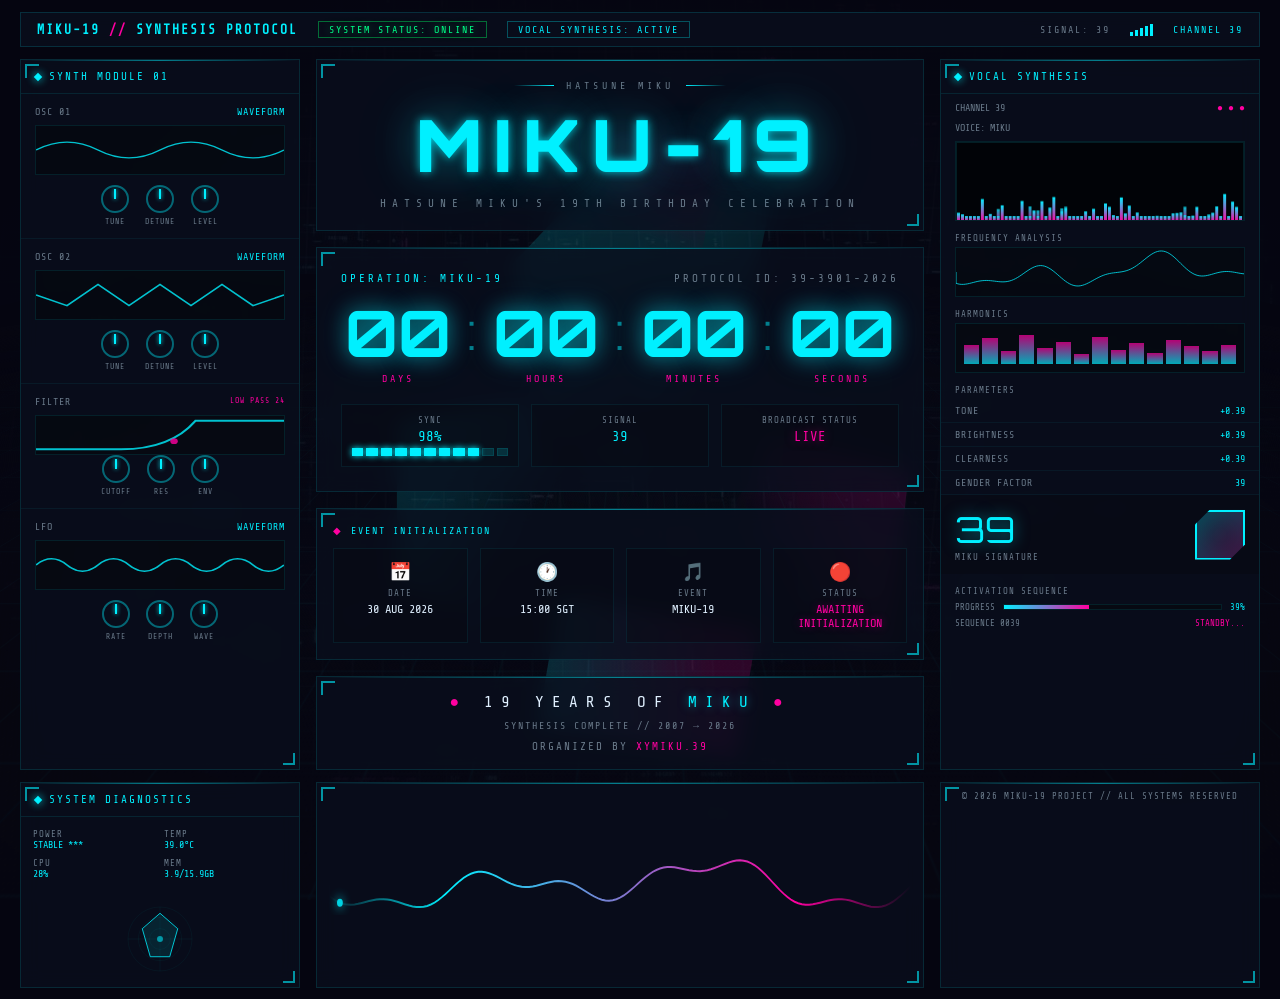
==== index.html @ e9311d9d "Make layout mobile-first and replace Miku imagery with angular shapes Reorder content so the hero ti" ====
<!DOCTYPE html>
<html lang="en">
<head>
    <meta charset="UTF-8">
    <meta name="viewport" content="width=device-width, initial-scale=1.0">
    <title>MIKU-19 // SYNTHESIS PROTOCOL</title>
    <link rel="preconnect" href="https://fonts.googleapis.com">
    <link href="https://fonts.googleapis.com/css2?family=Share+Tech+Mono&family=Orbitron:wght@400;700;900&family=Rajdhani:wght@300;500;700&display=swap" rel="stylesheet">
    <style>
        :root {
            --cyan: #00f0ff;
            --cyan-dim: #39c5bb;
            --magenta: #ff00a0;
            --magenta-dim: #ff69b4;
            --bg-dark: #050510;
            --bg-panel: rgba(10, 15, 30, 0.75);
            --border-glow: rgba(0, 240, 255, 0.3);
            --text-primary: #e0f0ff;
            --text-dim: #6a7a8a;
        }

        * {
            margin: 0;
            padding: 0;
            box-sizing: border-box;
        }

        body {
            background: var(--bg-dark);
            color: var(--text-primary);
            font-family: 'Share Tech Mono', monospace;
            overflow-x: hidden;
            min-height: 100vh;
            position: relative;
        }

        /* ===== SCROLLING BACKGROUND ===== */
        .bg-container {
            position: fixed;
            top: 0;
            left: 0;
            width: 100%;
            height: 100%;
            z-index: 0;
            overflow: hidden;
        }

        .bg-texture {
            position: absolute;
            inset: 0;
            background-image: url('assets/grid-texture-tile.jpg');
            background-repeat: repeat;
            background-size: 900px 700px;
            background-position: 0 0;
            opacity: 0.3;
            mix-blend-mode: screen;
            animation: textureScroll 70s linear infinite;
        }

        .bg-texture::before {
            content: '';
            position: absolute;
            inset: 0;
            background: radial-gradient(ellipse at center, transparent 0%, var(--bg-dark) 80%);
        }

        @keyframes textureScroll {
            from { background-position: 0 0; }
            to { background-position: -900px -700px; }
        }

        .bg-grid {
            position: absolute;
            width: 200%;
            height: 200%;
            top: -50%;
            left: -50%;
            background-image:
                linear-gradient(rgba(0, 240, 255, 0.03) 1px, transparent 1px),
                linear-gradient(90deg, rgba(0, 240, 255, 0.03) 1px, transparent 1px);
            background-size: 50px 50px;
            animation: gridScroll 60s linear infinite;
            transform: perspective(500px) rotateX(60deg);
        }

        .bg-grid::before {
            content: '';
            position: absolute;
            inset: 0;
            background: radial-gradient(ellipse at center, transparent 0%, var(--bg-dark) 70%);
        }

        @keyframes gridScroll {
            0% { transform: perspective(500px) rotateX(60deg) translateY(0); }
            100% { transform: perspective(500px) rotateX(60deg) translateY(50px); }
        }

        .bg-particles {
            position: absolute;
            width: 100%;
            height: 100%;
        }

        .particle {
            position: absolute;
            width: 2px;
            height: 2px;
            background: var(--cyan);
            border-radius: 50%;
            opacity: 0;
            animation: particleFloat 8s ease-in-out infinite;
            box-shadow: 0 0 6px var(--cyan);
        }

        @keyframes particleFloat {
            0%, 100% { opacity: 0; transform: translateY(100vh) scale(0); }
            10% { opacity: 1; }
            90% { opacity: 1; }
            100% { transform: translateY(-10vh) scale(1); }
        }

        .angular-deco {
            position: absolute;
            top: 50%;
            left: 50%;
            width: 640px;
            height: 640px;
            transform: translate(-50%, -50%);
            opacity: 0.16;
            pointer-events: none;
            mix-blend-mode: screen;
            animation: silhouettePulse 4s ease-in-out infinite;
        }

        .angular-deco .shard {
            position: absolute;
            filter: drop-shadow(0 0 24px var(--cyan));
        }

        .angular-deco .shard.magenta { filter: drop-shadow(0 0 24px var(--magenta)); }

        .angular-deco .shard:nth-child(1) {
            top: 6%; left: 30%; width: 260px; height: 320px;
            background: linear-gradient(160deg, var(--cyan), transparent 70%);
            clip-path: polygon(35% 0%, 100% 8%, 78% 100%, 10% 85%, 0% 30%);
        }
        .angular-deco .shard:nth-child(2) {
            top: 0%; left: 42%; width: 130px; height: 140px;
            background: linear-gradient(200deg, var(--magenta), transparent 70%);
            clip-path: polygon(20% 0%, 100% 15%, 85% 100%, 0% 80%);
        }
        .angular-deco .shard:nth-child(3) {
            top: 42%; left: 12%; width: 180px; height: 220px;
            background: linear-gradient(120deg, var(--cyan), transparent 65%);
            clip-path: polygon(0% 10%, 70% 0%, 100% 60%, 55% 100%, 0% 85%);
        }
        .angular-deco .shard:nth-child(4) {
            top: 48%; right: 8%; width: 190px; height: 230px;
            background: linear-gradient(240deg, var(--magenta), transparent 65%);
            clip-path: polygon(30% 0%, 100% 15%, 90% 90%, 20% 100%, 0% 40%);
        }
        .angular-deco .shard:nth-child(5) {
            bottom: 2%; left: 34%; width: 220px; height: 160px;
            background: linear-gradient(90deg, var(--cyan), var(--magenta) 80%);
            clip-path: polygon(10% 0%, 100% 20%, 90% 100%, 0% 80%);
        }

        @keyframes silhouettePulse {
            0%, 100% { opacity: 0.13; }
            50% { opacity: 0.22; }
        }

        /* ===== MAIN LAYOUT ===== */
        .main-container {
            position: relative;
            z-index: 1;
            min-height: 100vh;
            display: flex;
            flex-direction: column;
            padding: 12px 20px;
            gap: 12px;
        }

        /* ===== TOP BAR ===== */
        .top-bar {
            display: flex;
            align-items: center;
            justify-content: space-between;
            padding: 8px 16px;
            background: var(--bg-panel);
            border: 1px solid rgba(0, 240, 255, 0.15);
            backdrop-filter: blur(10px);
            font-size: 11px;
            letter-spacing: 2px;
        }

        .top-bar-left {
            display: flex;
            align-items: center;
            gap: 20px;
        }

        .brand {
            color: var(--cyan);
            font-weight: bold;
            font-size: 13px;
        }

        .brand span {
            color: var(--magenta);
        }

        .status-pill {
            padding: 2px 10px;
            border: 1px solid rgba(0, 240, 255, 0.3);
            color: var(--cyan);
            font-size: 10px;
        }

        .status-pill.online {
            border-color: rgba(0, 255, 100, 0.4);
            color: #00ff88;
            text-shadow: 0 0 8px rgba(0, 255, 100, 0.5);
        }

        .top-bar-right {
            display: flex;
            align-items: center;
            gap: 20px;
        }

        .signal-bar {
            display: flex;
            gap: 2px;
            align-items: flex-end;
            height: 12px;
        }

        .signal-bar div {
            width: 3px;
            background: var(--cyan);
            animation: signalPulse 1s ease-in-out infinite alternate;
        }

        .signal-bar div:nth-child(1) { height: 4px; animation-delay: 0s; }
        .signal-bar div:nth-child(2) { height: 6px; animation-delay: 0.1s; }
        .signal-bar div:nth-child(3) { height: 8px; animation-delay: 0.2s; }
        .signal-bar div:nth-child(4) { height: 10px; animation-delay: 0.3s; }
        .signal-bar div:nth-child(5) { height: 12px; animation-delay: 0.4s; }

        @keyframes signalPulse {
            0% { opacity: 0.4; }
            100% { opacity: 1; }
        }

        /* ===== CONTENT GRID ===== */
        .content-grid {
            display: grid;
            grid-template-columns: 280px 1fr 320px;
            gap: 16px;
            flex: 1;
        }

        /* ===== PANEL BASE ===== */
        .panel {
            background: var(--bg-panel);
            border: 1px solid rgba(0, 240, 255, 0.12);
            backdrop-filter: blur(10px);
            position: relative;
            overflow: hidden;
        }

        .panel::before {
            content: '';
            position: absolute;
            top: 0;
            left: 0;
            right: 0;
            height: 1px;
            background: linear-gradient(90deg, transparent, var(--cyan), transparent);
            opacity: 0.5;
        }

        .panel-header {
            padding: 10px 14px;
            font-size: 11px;
            letter-spacing: 2px;
            color: var(--cyan);
            border-bottom: 1px solid rgba(0, 240, 255, 0.1);
            display: flex;
            align-items: center;
            gap: 8px;
        }

        .panel-header::before {
            content: '';
            width: 6px;
            height: 6px;
            background: var(--cyan);
            transform: rotate(45deg);
            box-shadow: 0 0 8px var(--cyan);
        }

        /* Corner brackets */
        .panel::after {
            content: '';
            position: absolute;
            top: 4px;
            left: 4px;
            width: 12px;
            height: 12px;
            border-top: 2px solid var(--cyan);
            border-left: 2px solid var(--cyan);
            opacity: 0.6;
        }

        .panel .corner-br {
            position: absolute;
            bottom: 4px;
            right: 4px;
            width: 12px;
            height: 12px;
            border-bottom: 2px solid var(--cyan);
            border-right: 2px solid var(--cyan);
            opacity: 0.6;
        }

        /* ===== LEFT PANEL - SYNTH MODULE ===== */
        .synth-section {
            padding: 12px 14px;
            border-bottom: 1px solid rgba(0, 240, 255, 0.06);
        }

        .synth-section:last-child {
            border-bottom: none;
        }

        .synth-label {
            font-size: 10px;
            color: var(--text-dim);
            letter-spacing: 1px;
            margin-bottom: 8px;
            display: flex;
            justify-content: space-between;
        }

        .waveform-display {
            height: 50px;
            background: rgba(0, 0, 0, 0.3);
            border: 1px solid rgba(0, 240, 255, 0.1);
            position: relative;
            overflow: hidden;
            margin-bottom: 10px;
        }

        .waveform-svg {
            width: 100%;
            height: 100%;
        }

        .knobs-row {
            display: flex;
            gap: 16px;
            justify-content: center;
        }

        .knob-group {
            display: flex;
            flex-direction: column;
            align-items: center;
            gap: 4px;
        }

        .knob {
            width: 28px;
            height: 28px;
            border-radius: 50%;
            border: 2px solid rgba(0, 240, 255, 0.4);
            position: relative;
            cursor: pointer;
        }

        .knob::after {
            content: '';
            position: absolute;
            top: 2px;
            left: 50%;
            width: 2px;
            height: 10px;
            background: var(--cyan);
            transform: translateX(-50%);
            box-shadow: 0 0 4px var(--cyan);
        }

        .knob-label {
            font-size: 8px;
            color: var(--text-dim);
            letter-spacing: 1px;
        }

        .filter-curve {
            height: 40px;
            background: rgba(0, 0, 0, 0.3);
            border: 1px solid rgba(0, 240, 255, 0.1);
            position: relative;
            overflow: hidden;
        }

        /* ===== CENTER PANEL ===== */
        .center-column {
            display: flex;
            flex-direction: column;
            gap: 16px;
        }

        .hero-section {
            text-align: center;
            padding: 20px;
            position: relative;
        }

        .hatsune-logo {
            font-size: 10px;
            color: var(--text-dim);
            letter-spacing: 4px;
            margin-bottom: 8px;
            display: flex;
            align-items: center;
            justify-content: center;
            gap: 12px;
        }

        .hatsune-logo::before,
        .hatsune-logo::after {
            content: '';
            width: 40px;
            height: 1px;
            background: linear-gradient(90deg, transparent, var(--cyan));
        }

        .hatsune-logo::after {
            background: linear-gradient(90deg, var(--cyan), transparent);
        }

        .main-title {
            font-family: 'Orbitron', sans-serif;
            font-size: 72px;
            font-weight: 900;
            letter-spacing: 12px;
            color: var(--cyan);
            text-shadow:
                0 0 10px rgba(0, 240, 255, 0.8),
                0 0 40px rgba(0, 240, 255, 0.4),
                0 0 80px rgba(0, 240, 255, 0.2);
            position: relative;
            animation: titleGlitch 5s infinite;
        }

        .main-title .glitch-layer {
            position: absolute;
            top: 0;
            left: 0;
            width: 100%;
            color: var(--magenta);
            opacity: 0;
            animation: glitchLayer 5s infinite;
            clip-path: polygon(0 30%, 100% 30%, 100% 50%, 0 50%);
        }

        @keyframes titleGlitch {
            0%, 90%, 100% { transform: translate(0); }
            91% { transform: translate(-2px, 1px); }
            92% { transform: translate(2px, -1px); }
            93% { transform: translate(0); }
        }

        @keyframes glitchLayer {
            0%, 90%, 100% { opacity: 0; transform: translate(0); }
            91% { opacity: 0.8; transform: translate(3px, 0); }
            92% { opacity: 0; }
            93% { opacity: 0.6; transform: translate(-2px, 0); }
            94% { opacity: 0; }
        }

        .subtitle {
            font-size: 11px;
            letter-spacing: 6px;
            color: var(--text-dim);
            margin-top: 8px;
        }

        /* Countdown */
        .countdown-panel {
            padding: 24px;
            text-align: center;
        }

        .countdown-label {
            font-size: 11px;
            color: var(--cyan);
            letter-spacing: 3px;
            margin-bottom: 16px;
            display: flex;
            justify-content: space-between;
            align-items: center;
        }

        .countdown-label .protocol {
            color: var(--text-dim);
        }

        .countdown-display {
            display: flex;
            justify-content: center;
            gap: 16px;
            margin-bottom: 20px;
        }

        .time-unit {
            text-align: center;
        }

        .time-value {
            font-family: 'Orbitron', monospace;
            font-size: 64px;
            font-weight: 700;
            color: var(--cyan);
            text-shadow: 0 0 20px rgba(0, 240, 255, 0.5), 0 0 40px rgba(0, 240, 255, 0.2);
            line-height: 1;
            min-width: 100px;
        }

        .time-separator {
            font-family: 'Orbitron', monospace;
            font-size: 48px;
            color: var(--cyan);
            opacity: 0.5;
            animation: separatorBlink 1s ease-in-out infinite;
        }

        @keyframes separatorBlink {
            0%, 100% { opacity: 0.5; }
            50% { opacity: 0.2; }
        }

        .time-label {
            font-size: 10px;
            color: var(--magenta);
            letter-spacing: 3px;
            margin-top: 8px;
        }

        .countdown-status {
            display: grid;
            grid-template-columns: 1fr 1fr 1fr;
            gap: 12px;
            margin-top: 16px;
        }

        .status-item {
            padding: 10px;
            background: rgba(0, 0, 0, 0.2);
            border: 1px solid rgba(0, 240, 255, 0.08);
        }

        .status-item-label {
            font-size: 9px;
            color: var(--text-dim);
            letter-spacing: 1px;
            margin-bottom: 4px;
        }

        .status-item-value {
            font-size: 14px;
            color: var(--cyan);
        }

        .status-item-value.live {
            color: var(--magenta);
            text-shadow: 0 0 10px rgba(255, 0, 160, 0.5);
            animation: livePulse 2s ease-in-out infinite;
        }

        @keyframes livePulse {
            0%, 100% { opacity: 1; }
            50% { opacity: 0.6; }
        }

        .sync-bar {
            display: flex;
            gap: 3px;
            margin-top: 4px;
        }

        .sync-bar div {
            flex: 1;
            height: 8px;
            background: rgba(0, 240, 255, 0.15);
            border: 1px solid rgba(0, 240, 255, 0.1);
        }

        .sync-bar div.active {
            background: var(--cyan);
            box-shadow: 0 0 6px var(--cyan);
        }

        /* Event Panel */
        .event-panel {
            padding: 16px;
        }

        .event-header {
            font-size: 10px;
            color: var(--cyan);
            letter-spacing: 2px;
            margin-bottom: 12px;
            display: flex;
            align-items: center;
            gap: 8px;
        }

        .event-grid {
            display: grid;
            grid-template-columns: repeat(4, 1fr);
            gap: 12px;
        }

        .event-item {
            text-align: center;
            padding: 12px 8px;
            background: rgba(0, 0, 0, 0.2);
            border: 1px solid rgba(0, 240, 255, 0.08);
            transition: all 0.3s;
        }

        .event-item:hover {
            border-color: rgba(0, 240, 255, 0.3);
            background: rgba(0, 240, 255, 0.05);
        }

        .event-icon {
            font-size: 18px;
            margin-bottom: 6px;
        }

        .event-label {
            font-size: 9px;
            color: var(--text-dim);
            letter-spacing: 1px;
            margin-bottom: 4px;
        }

        .event-value {
            font-size: 12px;
            color: var(--text-primary);
        }

        .event-value.status {
            color: var(--magenta);
            text-shadow: 0 0 8px rgba(255, 0, 160, 0.4);
        }

        /* Bottom Banner */
        .bottom-banner {
            text-align: center;
            padding: 16px;
        }

        .years-text {
            font-size: 16px;
            letter-spacing: 8px;
            color: var(--text-primary);
            margin-bottom: 8px;
        }

        .years-text .highlight {
            color: var(--cyan);
            text-shadow: 0 0 10px rgba(0, 240, 255, 0.5);
        }

        .synthesis-line {
            font-size: 10px;
            color: var(--text-dim);
            letter-spacing: 2px;
            margin-bottom: 8px;
        }

        .organizer {
            font-size: 11px;
            color: var(--magenta);
            letter-spacing: 2px;
        }

        .organizer span {
            color: var(--text-dim);
        }

        /* ===== RIGHT PANEL - VOCAL SYNTHESIS ===== */
        .freq-canvas {
            width: 100%;
            height: 100px;
            background: rgba(0, 0, 0, 0.3);
            border: 1px solid rgba(0, 240, 255, 0.1);
        }

        .harmonics-bars {
            display: flex;
            align-items: flex-end;
            justify-content: space-between;
            height: 60px;
            padding: 8px;
            gap: 3px;
        }

        .harmonic-bar {
            flex: 1;
            background: linear-gradient(to top, var(--cyan), var(--magenta));
            opacity: 0.7;
            min-height: 4px;
            animation: harmonicDance 1.5s ease-in-out infinite alternate;
        }

        @keyframes harmonicDance {
            0% { transform: scaleY(0.3); }
            100% { transform: scaleY(1); }
        }

        .param-row {
            display: flex;
            justify-content: space-between;
            padding: 6px 14px;
            font-size: 10px;
            border-bottom: 1px solid rgba(0, 240, 255, 0.05);
        }

        .param-row:last-child {
            border-bottom: none;
        }

        .param-name {
            color: var(--text-dim);
            letter-spacing: 1px;
        }

        .param-value {
            color: var(--cyan);
        }

        .signature-area {
            display: flex;
            align-items: center;
            justify-content: space-between;
            padding: 12px 14px;
            background: rgba(0, 0, 0, 0.2);
        }

        .signature-number {
            font-family: 'Orbitron', sans-serif;
            font-size: 36px;
            color: var(--cyan);
            text-shadow: 0 0 15px rgba(0, 240, 255, 0.5);
        }

        .signature-text {
            font-size: 9px;
            color: var(--text-dim);
            letter-spacing: 1px;
        }

        .signature-badge {
            width: 50px;
            height: 50px;
            position: relative;
            flex-shrink: 0;
        }

        .signature-badge::before,
        .signature-badge::after {
            content: '';
            position: absolute;
            inset: 0;
            clip-path: polygon(30% 0%, 100% 0%, 100% 70%, 70% 100%, 0% 100%, 0% 30%);
        }

        .signature-badge::before {
            background: linear-gradient(135deg, var(--cyan), var(--magenta));
            opacity: 0.25;
        }

        .signature-badge::after {
            border: 2px solid var(--cyan);
            filter: drop-shadow(0 0 8px rgba(0, 240, 255, 0.4));
        }

        .activation-section {
            padding: 12px 14px;
        }

        .activation-label {
            font-size: 9px;
            color: var(--text-dim);
            letter-spacing: 1px;
            margin-bottom: 6px;
        }

        .progress-track {
            height: 6px;
            background: rgba(0, 0, 0, 0.3);
            border: 1px solid rgba(0, 240, 255, 0.1);
            position: relative;
            overflow: hidden;
        }

        .progress-fill {
            height: 100%;
            background: linear-gradient(90deg, var(--cyan), var(--magenta));
            width: 39%;
            position: relative;
            animation: progressShimmer 2s linear infinite;
        }

        @keyframes progressShimmer {
            0% { background-position: 0 0; }
            100% { background-position: 40px 0; }
        }

        .activation-status {
            display: flex;
            justify-content: space-between;
            margin-top: 6px;
            font-size: 9px;
        }

        .sequence-num {
            color: var(--text-dim);
        }

        .sequence-status {
            color: var(--magenta);
        }

        /* ===== BOTTOM SECTION ===== */
        .bottom-section {
            display: grid;
            grid-template-columns: 280px 1fr 320px;
            gap: 16px;
        }

        .system-stats {
            padding: 12px;
            display: grid;
            grid-template-columns: 1fr 1fr;
            gap: 8px;
        }

        .stat-item {
            font-size: 9px;
        }

        .stat-label {
            color: var(--text-dim);
            letter-spacing: 1px;
        }

        .stat-value {
            color: var(--cyan);
            font-size: 10px;
        }

        .radar-container {
            width: 80px;
            height: 80px;
            margin: 8px auto;
            position: relative;
        }

        .radar-svg {
            width: 100%;
            height: 100%;
        }

        .waveform-bottom {
            display: flex;
            align-items: center;
            justify-content: center;
            padding: 12px;
            position: relative;
        }

        .waveform-line {
            width: 100%;
            height: 60px;
        }

        .footer-text {
            text-align: center;
            font-size: 9px;
            color: var(--text-dim);
            letter-spacing: 1px;
            padding: 8px;
        }

        /* ===== SCROLLBAR ===== */
        ::-webkit-scrollbar {
            width: 6px;
        }

        ::-webkit-scrollbar-track {
            background: var(--bg-dark);
        }

        ::-webkit-scrollbar-thumb {
            background: rgba(0, 240, 255, 0.2);
            border-radius: 3px;
        }

        /* ===== RESPONSIVE ===== */
        @media (max-width: 1200px) {
            .content-grid, .bottom-section {
                grid-template-columns: 1fr;
            }
            .main-title { font-size: 48px; }
            .time-value { font-size: 40px; min-width: 70px; }
        }

        /* ===== MOBILE: hero + countdown fit above the fold ===== */
        @media (max-width: 768px) {
            .main-container {
                padding: 8px 10px;
                gap: 8px;
            }

            .top-bar {
                padding: 6px 10px;
                font-size: 9px;
                letter-spacing: 1px;
            }

            .top-bar-left { gap: 10px; }
            .top-bar-right { gap: 10px; }
            .brand { font-size: 11px; }
            .status-pill { padding: 2px 6px; font-size: 8px; }
            .top-bar-left .status-pill:not(.online) { display: none; }

            .content-grid {
                gap: 8px;
            }

            /* Priority order: hero + countdown first, then supporting panels */
            .content-grid > .panel:first-child { order: 3; }
            .content-grid > .panel:last-child { order: 4; }
            .center-column { order: 1; gap: 8px; }

            .hero-section { padding: 10px 8px; }
            .hatsune-logo { font-size: 8px; letter-spacing: 2px; margin-bottom: 4px; }
            .hatsune-logo::before, .hatsune-logo::after { width: 20px; }
            .main-title { font-size: clamp(30px, 13vw, 56px); letter-spacing: 4px; }
            .subtitle { font-size: 8px; letter-spacing: 2px; margin-top: 4px; }

            .countdown-panel { padding: 12px 10px; }
            .countdown-label { font-size: 9px; letter-spacing: 1.5px; margin-bottom: 10px; }
            .countdown-display { gap: 6px; margin-bottom: 12px; }
            .time-value { font-size: clamp(26px, 9.5vw, 44px); min-width: 0; }
            .time-separator { font-size: clamp(18px, 6vw, 32px); }
            .time-label { font-size: 8px; letter-spacing: 1.5px; margin-top: 4px; }
            .countdown-status { gap: 6px; margin-top: 10px; }
            .status-item { padding: 6px; }
            .status-item-label { font-size: 7px; }
            .status-item-value { font-size: 11px; }

            .event-panel, .bottom-banner { padding: 10px; }
            .event-grid { grid-template-columns: repeat(2, 1fr); gap: 8px; }
            .years-text { font-size: 13px; letter-spacing: 4px; }

            .signal-bar { display: none; }
        }
    </style>
</head>
<body>
    <!-- Background -->
    <div class="bg-container">
        <div class="bg-texture"></div>
        <div class="bg-grid"></div>
        <div class="bg-particles" id="particles"></div>
        <div class="angular-deco" aria-hidden="true">
            <div class="shard"></div>
            <div class="shard magenta"></div>
            <div class="shard"></div>
            <div class="shard magenta"></div>
            <div class="shard"></div>
        </div>
    </div>

    <!-- Main Content -->
    <div class="main-container">
        <!-- Top Bar -->
        <div class="top-bar">
            <div class="top-bar-left">
                <div class="brand">MIKU-19 <span>//</span> SYNTHESIS PROTOCOL</div>
                <div class="status-pill online">SYSTEM STATUS: ONLINE</div>
                <div class="status-pill">VOCAL SYNTHESIS: ACTIVE</div>
            </div>
            <div class="top-bar-right">
                <span style="color: var(--text-dim); font-size: 10px;">SIGNAL: 39</span>
                <div class="signal-bar">
                    <div></div><div></div><div></div><div></div><div></div>
                </div>
                <span style="color: var(--cyan); font-size: 10px;">CHANNEL 39</span>
            </div>
        </div>

        <!-- Content Grid -->
        <div class="content-grid">
            <!-- Left Panel: Synth Module -->
            <div class="panel">
                <div class="corner-br"></div>
                <div class="panel-header">SYNTH MODULE 01</div>

                <div class="synth-section">
                    <div class="synth-label">
                        <span>OSC 01</span>
                        <span style="color: var(--cyan);">WAVEFORM</span>
                    </div>
                    <div class="waveform-display">
                        <svg class="waveform-svg" viewBox="0 0 200 50" preserveAspectRatio="none">
                            <path d="M0,25 Q25,5 50,25 T100,25 T150,25 T200,25" fill="none" stroke="#00f0ff" stroke-width="1.5" opacity="0.8">
                                <animate attributeName="d" values="M0,25 Q25,5 50,25 T100,25 T150,25 T200,25;M0,25 Q25,45 50,25 T100,25 T150,25 T200,25;M0,25 Q25,5 50,25 T100,25 T150,25 T200,25" dur="3s" repeatCount="indefinite"/>
                            </path>
                        </svg>
                    </div>
                    <div class="knobs-row">
                        <div class="knob-group">
                            <div class="knob"></div>
                            <span class="knob-label">TUNE</span>
                        </div>
                        <div class="knob-group">
                            <div class="knob"></div>
                            <span class="knob-label">DETUNE</span>
                        </div>
                        <div class="knob-group">
                            <div class="knob"></div>
                            <span class="knob-label">LEVEL</span>
                        </div>
                    </div>
                </div>

                <div class="synth-section">
                    <div class="synth-label">
                        <span>OSC 02</span>
                        <span style="color: var(--cyan);">WAVEFORM</span>
                    </div>
                    <div class="waveform-display">
                        <svg class="waveform-svg" viewBox="0 0 200 50" preserveAspectRatio="none">
                            <path d="M0,25 L25,10 L50,40 L75,10 L100,40 L125,10 L150,40 L175,10 L200,25" fill="none" stroke="#00f0ff" stroke-width="1.5" opacity="0.8">
                                <animate attributeName="d" values="M0,25 L25,10 L50,40 L75,10 L100,40 L125,10 L150,40 L175,10 L200,25;M0,25 L25,40 L50,10 L75,40 L100,10 L125,40 L150,10 L175,40 L200,25;M0,25 L25,10 L50,40 L75,10 L100,40 L125,10 L150,40 L175,10 L200,25" dur="2s" repeatCount="indefinite"/>
                            </path>
                        </svg>
                    </div>
                    <div class="knobs-row">
                        <div class="knob-group">
                            <div class="knob"></div>
                            <span class="knob-label">TUNE</span>
                        </div>
                        <div class="knob-group">
                            <div class="knob"></div>
                            <span class="knob-label">DETUNE</span>
                        </div>
                        <div class="knob-group">
                            <div class="knob"></div>
                            <span class="knob-label">LEVEL</span>
                        </div>
                    </div>
                </div>

                <div class="synth-section">
                    <div class="synth-label">
                        <span>FILTER</span>
                        <span style="color: var(--magenta); font-size: 8px;">LOW PASS 24</span>
                    </div>
                    <div class="filter-curve">
                        <svg class="waveform-svg" viewBox="0 0 200 40" preserveAspectRatio="none">
                            <path d="M0,35 L80,35 Q120,35 140,5 L200,5" fill="none" stroke="#00f0ff" stroke-width="2" opacity="0.8">
                                <animate attributeName="d" values="M0,35 L80,35 Q120,35 140,5 L200,5;M0,35 L60,35 Q100,35 120,5 L200,5;M0,35 L80,35 Q120,35 140,5 L200,5" dur="4s" repeatCount="indefinite"/>
                            </path>
                            <circle r="3" fill="#ff00a0" opacity="0.8">
                                <animateMotion path="M140,5 Q120,20 100,35" dur="4s" repeatCount="indefinite"/>
                            </circle>
                        </svg>
                    </div>
                    <div class="knobs-row">
                        <div class="knob-group">
                            <div class="knob"></div>
                            <span class="knob-label">CUTOFF</span>
                        </div>
                        <div class="knob-group">
                            <div class="knob"></div>
                            <span class="knob-label">RES</span>
                        </div>
                        <div class="knob-group">
                            <div class="knob"></div>
                            <span class="knob-label">ENV</span>
                        </div>
                    </div>
                </div>

                <div class="synth-section">
                    <div class="synth-label">
                        <span>LFO</span>
                        <span style="color: var(--cyan);">WAVEFORM</span>
                    </div>
                    <div class="waveform-display">
                        <svg class="waveform-svg" viewBox="0 0 200 50" preserveAspectRatio="none">
                            <path d="M0,25 Q12.5,5 25,25 T50,25 T75,25 T100,25 T125,25 T150,25 T175,25 T200,25" fill="none" stroke="#00f0ff" stroke-width="1.5" opacity="0.8">
                                <animate attributeName="d" values="M0,25 Q12.5,5 25,25 T50,25 T75,25 T100,25 T125,25 T150,25 T175,25 T200,25;M0,25 Q12.5,45 25,25 T50,25 T75,25 T100,25 T125,25 T150,25 T175,25 T200,25;M0,25 Q12.5,5 25,25 T50,25 T75,25 T100,25 T125,25 T150,25 T175,25 T200,25" dur="1.5s" repeatCount="indefinite"/>
                            </path>
                        </svg>
                    </div>
                    <div class="knobs-row">
                        <div class="knob-group">
                            <div class="knob"></div>
                            <span class="knob-label">RATE</span>
                        </div>
                        <div class="knob-group">
                            <div class="knob"></div>
                            <span class="knob-label">DEPTH</span>
                        </div>
                        <div class="knob-group">
                            <div class="knob"></div>
                            <span class="knob-label">WAVE</span>
                        </div>
                    </div>
                </div>
            </div>

            <!-- Center Column -->
            <div class="center-column">
                <!-- Hero -->
                <div class="panel hero-section">
                    <div class="corner-br"></div>
                    <div class="hatsune-logo">HATSUNE MIKU</div>
                    <h1 class="main-title">
                        MIKU-19
                        <span class="glitch-layer">MIKU-19</span>
                    </h1>
                    <div class="subtitle">HATSUNE MIKU'S 19TH BIRTHDAY CELEBRATION</div>
                </div>

                <!-- Countdown -->
                <div class="panel countdown-panel">
                    <div class="corner-br"></div>
                    <div class="countdown-label">
                        <span>OPERATION: MIKU-19</span>
                        <span class="protocol">PROTOCOL ID: 39-3901-2026</span>
                    </div>
                    <div class="countdown-display" id="countdown">
                        <div class="time-unit">
                            <div class="time-value" id="days">00</div>
                            <div class="time-label">DAYS</div>
                        </div>
                        <div class="time-separator">:</div>
                        <div class="time-unit">
                            <div class="time-value" id="hours">00</div>
                            <div class="time-label">HOURS</div>
                        </div>
                        <div class="time-separator">:</div>
                        <div class="time-unit">
                            <div class="time-value" id="minutes">00</div>
                            <div class="time-label">MINUTES</div>
                        </div>
                        <div class="time-separator">:</div>
                        <div class="time-unit">
                            <div class="time-value" id="seconds">00</div>
                            <div class="time-label">SECONDS</div>
                        </div>
                    </div>
                    <div class="countdown-status">
                        <div class="status-item">
                            <div class="status-item-label">SYNC</div>
                            <div class="status-item-value">98%</div>
                            <div class="sync-bar">
                                <div class="active"></div><div class="active"></div><div class="active"></div>
                                <div class="active"></div><div class="active"></div><div class="active"></div>
                                <div class="active"></div><div class="active"></div><div class="active"></div>
                                <div></div><div></div>
                            </div>
                        </div>
                        <div class="status-item">
                            <div class="status-item-label">SIGNAL</div>
                            <div class="status-item-value">39</div>
                        </div>
                        <div class="status-item">
                            <div class="status-item-label">BROADCAST STATUS</div>
                            <div class="status-item-value live">LIVE</div>
                        </div>
                    </div>
                </div>

                <!-- Event Initialization -->
                <div class="panel event-panel">
                    <div class="corner-br"></div>
                    <div class="event-header">
                        <span style="color: var(--magenta);">&#9670;</span>
                        EVENT INITIALIZATION
                    </div>
                    <div class="event-grid">
                        <div class="event-item">
                            <div class="event-icon">&#128197;</div>
                            <div class="event-label">DATE</div>
                            <div class="event-value">30 AUG 2026</div>
                        </div>
                        <div class="event-item">
                            <div class="event-icon">&#128336;</div>
                            <div class="event-label">TIME</div>
                            <div class="event-value">15:00 SGT</div>
                        </div>
                        <div class="event-item">
                            <div class="event-icon">&#127925;</div>
                            <div class="event-label">EVENT</div>
                            <div class="event-value">MIKU-19</div>
                        </div>
                        <div class="event-item">
                            <div class="event-icon">&#128308;</div>
                            <div class="event-label">STATUS</div>
                            <div class="event-value status">AWAITING INITIALIZATION</div>
                        </div>
                    </div>
                </div>

                <!-- Bottom Banner -->
                <div class="panel bottom-banner">
                    <div class="corner-br"></div>
                    <div class="years-text">
                        <span style="color: var(--magenta);">&#9679;</span>
                        19 YEARS OF <span class="highlight">MIKU</span>
                        <span style="color: var(--magenta);">&#9679;</span>
                    </div>
                    <div class="synthesis-line">SYNTHESIS COMPLETE // 2007 &rarr; 2026</div>
                    <div class="organizer"><span>ORGANIZED BY</span> XYMIKU.39</div>
                </div>
            </div>

            <!-- Right Panel: Vocal Synthesis -->
            <div class="panel">
                <div class="corner-br"></div>
                <div class="panel-header">VOCAL SYNTHESIS</div>

                <div style="padding: 8px 14px; font-size: 10px; color: var(--text-dim); display: flex; justify-content: space-between;">
                    <span>CHANNEL 39</span>
                    <span style="color: var(--magenta);">&#9679; &#9679; &#9679;</span>
                </div>
                <div style="padding: 0 14px 8px; font-size: 10px; color: var(--text-dim);">VOICE: MIKU</div>

                <div class="waveform-display" style="margin: 0 14px 12px; height: 80px;">
                    <canvas id="freqCanvas" class="freq-canvas" style="height: 80px;"></canvas>
                </div>

                <div style="padding: 0 14px 4px; font-size: 9px; color: var(--text-dim); letter-spacing: 1px;">FREQUENCY ANALYSIS</div>
                <div class="waveform-display" style="margin: 0 14px 12px; height: 50px;">
                    <svg class="waveform-svg" viewBox="0 0 300 50" preserveAspectRatio="none">
                        <path id="freqWave" d="M0,25" fill="none" stroke="#00f0ff" stroke-width="1" opacity="0.8"/>
                    </svg>
                </div>

                <div style="padding: 0 14px 4px; font-size: 9px; color: var(--text-dim); letter-spacing: 1px;">HARMONICS</div>
                <div class="harmonics-bars" style="margin: 0 14px 12px; height: 50px; background: rgba(0,0,0,0.3); border: 1px solid rgba(0,240,255,0.1);">
                    <div class="harmonic-bar" style="animation-delay: 0s; height: 60%;"></div>
                    <div class="harmonic-bar" style="animation-delay: 0.1s; height: 80%;"></div>
                    <div class="harmonic-bar" style="animation-delay: 0.2s; height: 40%;"></div>
                    <div class="harmonic-bar" style="animation-delay: 0.3s; height: 90%;"></div>
                    <div class="harmonic-bar" style="animation-delay: 0.4s; height: 50%;"></div>
                    <div class="harmonic-bar" style="animation-delay: 0.5s; height: 70%;"></div>
                    <div class="harmonic-bar" style="animation-delay: 0.6s; height: 30%;"></div>
                    <div class="harmonic-bar" style="animation-delay: 0.7s; height: 85%;"></div>
                    <div class="harmonic-bar" style="animation-delay: 0.8s; height: 45%;"></div>
                    <div class="harmonic-bar" style="animation-delay: 0.9s; height: 65%;"></div>
                    <div class="harmonic-bar" style="animation-delay: 1.0s; height: 35%;"></div>
                    <div class="harmonic-bar" style="animation-delay: 1.1s; height: 75%;"></div>
                    <div class="harmonic-bar" style="animation-delay: 1.2s; height: 55%;"></div>
                    <div class="harmonic-bar" style="animation-delay: 1.3s; height: 40%;"></div>
                    <div class="harmonic-bar" style="animation-delay: 1.4s; height: 60%;"></div>
                </div>

                <div style="padding: 0 14px 4px; font-size: 9px; color: var(--text-dim); letter-spacing: 1px;">PARAMETERS</div>
                <div class="param-row">
                    <span class="param-name">TONE</span>
                    <span class="param-value">+0.39</span>
                </div>
                <div class="param-row">
                    <span class="param-name">BRIGHTNESS</span>
                    <span class="param-value">+0.39</span>
                </div>
                <div class="param-row">
                    <span class="param-name">CLEARNESS</span>
                    <span class="param-value">+0.39</span>
                </div>
                <div class="param-row">
                    <span class="param-name">GENDER FACTOR</span>
                    <span class="param-value">39</span>
                </div>

                <div class="signature-area">
                    <div>
                        <div class="signature-number">39</div>
                        <div class="signature-text">MIKU SIGNATURE</div>
                    </div>
                    <div class="signature-badge" aria-hidden="true"></div>
                </div>

                <div class="activation-section">
                    <div class="activation-label">ACTIVATION SEQUENCE</div>
                    <div style="display: flex; align-items: center; gap: 8px; margin-bottom: 6px;">
                        <span style="font-size: 9px; color: var(--text-dim);">PROGRESS</span>
                        <div class="progress-track" style="flex: 1;">
                            <div class="progress-fill"></div>
                        </div>
                        <span style="font-size: 9px; color: var(--cyan);">39%</span>
                    </div>
                    <div class="activation-status">
                        <span class="sequence-num">SEQUENCE 0039</span>
                        <span class="sequence-status">STANDBY...</span>
                    </div>
                </div>
            </div>
        </div>

        <!-- Bottom Section -->
        <div class="bottom-section">
            <!-- System Stats -->
            <div class="panel">
                <div class="corner-br"></div>
                <div class="panel-header">SYSTEM DIAGNOSTICS</div>
                <div class="system-stats">
                    <div class="stat-item">
                        <div class="stat-label">POWER</div>
                        <div class="stat-value">STABLE ***</div>
                    </div>
                    <div class="stat-item">
                        <div class="stat-label">TEMP</div>
                        <div class="stat-value">39.0°C</div>
                    </div>
                    <div class="stat-item">
                        <div class="stat-label">CPU</div>
                        <div class="stat-value">28%</div>
                    </div>
                    <div class="stat-item">
                        <div class="stat-label">MEM</div>
                        <div class="stat-value">3.9/15.9GB</div>
                    </div>
                </div>
                <div class="radar-container">
                    <svg class="radar-svg" viewBox="0 0 100 100">
                        <circle cx="50" cy="50" r="40" fill="none" stroke="rgba(0,240,255,0.1)" stroke-width="0.5"/>
                        <circle cx="50" cy="50" r="27" fill="none" stroke="rgba(0,240,255,0.1)" stroke-width="0.5"/>
                        <circle cx="50" cy="50" r="13" fill="none" stroke="rgba(0,240,255,0.1)" stroke-width="0.5"/>
                        <line x1="50" y1="10" x2="50" y2="90" stroke="rgba(0,240,255,0.1)" stroke-width="0.5"/>
                        <line x1="10" y1="50" x2="90" y2="50" stroke="rgba(0,240,255,0.1)" stroke-width="0.5"/>
                        <polygon points="50,15 75,40 65,75 35,75 25,40" fill="rgba(0,240,255,0.1)" stroke="#00f0ff" stroke-width="1">
                            <animate attributeName="points" values="50,15 75,40 65,75 35,75 25,40;50,20 70,35 60,70 40,70 30,35;50,15 75,40 65,75 35,75 25,40" dur="4s" repeatCount="indefinite"/>
                        </polygon>
                        <circle cx="50" cy="50" r="2" fill="#00f0ff">
                            <animate attributeName="r" values="2;4;2" dur="2s" repeatCount="indefinite"/>
                            <animate attributeName="opacity" values="1;0.5;1" dur="2s" repeatCount="indefinite"/>
                        </circle>
                    </svg>
                </div>
            </div>

            <!-- Waveform -->
            <div class="panel waveform-bottom">
                <div class="corner-br"></div>
                <svg class="waveform-line" viewBox="0 0 800 60" preserveAspectRatio="none">
                    <defs>
                        <linearGradient id="waveGrad" x1="0%" y1="0%" x2="100%" y2="0%">
                            <stop offset="0%" style="stop-color:#00f0ff;stop-opacity:0" />
                            <stop offset="20%" style="stop-color:#00f0ff;stop-opacity:1" />
                            <stop offset="80%" style="stop-color:#ff00a0;stop-opacity:1" />
                            <stop offset="100%" style="stop-color:#ff00a0;stop-opacity:0" />
                        </linearGradient>
                    </defs>
                    <path id="bottomWave" d="M0,30" fill="none" stroke="url(#waveGrad)" stroke-width="2"/>
                    <circle id="waveDot" r="4" fill="#00f0ff" filter="drop-shadow(0 0 6px #00f0ff)">
                        <animate attributeName="opacity" values="1;0.5;1" dur="1s" repeatCount="indefinite"/>
                    </circle>
                </svg>
            </div>

            <!-- Footer -->
            <div class="panel">
                <div class="corner-br"></div>
                <div class="footer-text">
                    &copy; 2026 MIKU-19 PROJECT // ALL SYSTEMS RESERVED
                </div>
            </div>
        </div>
    </div>

    <script>
        // ===== PARTICLE SYSTEM =====
        const particlesContainer = document.getElementById('particles');
        for (let i = 0; i < 60; i++) {
            const p = document.createElement('div');
            p.className = 'particle';
            p.style.left = Math.random() * 100 + '%';
            p.style.animationDelay = Math.random() * 8 + 's';
            p.style.animationDuration = (6 + Math.random() * 6) + 's';
            const size = 1 + Math.random() * 2;
            p.style.width = size + 'px';
            p.style.height = size + 'px';
            if (Math.random() > 0.7) {
                p.style.background = 'var(--magenta)';
                p.style.boxShadow = '0 0 6px var(--magenta)';
            }
            particlesContainer.appendChild(p);
        }

        // ===== COUNTDOWN TIMER =====
        function updateCountdown() {
            const target = new Date('2026-08-30T15:00:00+08:00');
            const now = new Date();
            const diff = target - now;

            if (diff > 0) {
                const days = Math.floor(diff / (1000 * 60 * 60 * 24));
                const hours = Math.floor((diff % (1000 * 60 * 60 * 24)) / (1000 * 60 * 60));
                const minutes = Math.floor((diff % (1000 * 60 * 60)) / (1000 * 60));
                const seconds = Math.floor((diff % (1000 * 60)) / 1000);

                document.getElementById('days').textContent = String(days).padStart(2, '0');
                document.getElementById('hours').textContent = String(hours).padStart(2, '0');
                document.getElementById('minutes').textContent = String(minutes).padStart(2, '0');
                document.getElementById('seconds').textContent = String(seconds).padStart(2, '0');
            } else {
                document.getElementById('days').textContent = '00';
                document.getElementById('hours').textContent = '00';
                document.getElementById('minutes').textContent = '00';
                document.getElementById('seconds').textContent = '00';
            }
        }
        updateCountdown();
        setInterval(updateCountdown, 1000);

        // ===== FREQUENCY CANVAS =====
        const freqCanvas = document.getElementById('freqCanvas');
        const freqCtx = freqCanvas.getContext('2d');
        let freqData = [];

        function resizeFreqCanvas() {
            freqCanvas.width = freqCanvas.offsetWidth;
            freqCanvas.height = freqCanvas.offsetHeight;
            freqData = new Array(Math.floor(freqCanvas.width / 4)).fill(0);
        }
        resizeFreqCanvas();
        window.addEventListener('resize', resizeFreqCanvas);

        function drawFreqBars() {
            freqCtx.fillStyle = 'rgba(0, 0, 0, 0.2)';
            freqCtx.fillRect(0, 0, freqCanvas.width, freqCanvas.height);

            for (let i = 0; i < freqData.length; i++) {
                freqData[i] = Math.max(5, Math.min(freqCanvas.height - 5,
                    freqData[i] + (Math.random() - 0.5) * 30));
            }

            const barWidth = freqCanvas.width / freqData.length;
            for (let i = 0; i < freqData.length; i++) {
                const h = freqData[i];
                const gradient = freqCtx.createLinearGradient(0, freqCanvas.height - h, 0, freqCanvas.height);
                gradient.addColorStop(0, '#00f0ff');
                gradient.addColorStop(1, '#ff00a0');
                freqCtx.fillStyle = gradient;
                freqCtx.fillRect(i * barWidth, freqCanvas.height - h, barWidth - 1, h);
            }
            requestAnimationFrame(drawFreqBars);
        }
        drawFreqBars();

        // ===== FREQUENCY WAVE SVG =====
        const freqWave = document.getElementById('freqWave');
        let freqWaveOffset = 0;
        function animateFreqWave() {
            freqWaveOffset += 0.05;
            let d = 'M0,25';
            for (let x = 0; x <= 300; x += 2) {
                const y = 25 + Math.sin((x + freqWaveOffset * 20) * 0.05) * 10
                    + Math.sin((x + freqWaveOffset * 30) * 0.1) * 5
                    + Math.sin((x + freqWaveOffset * 10) * 0.02) * 8;
                d += ` L${x},${y}`;
            }
            freqWave.setAttribute('d', d);
            requestAnimationFrame(animateFreqWave);
        }
        animateFreqWave();

        // ===== BOTTOM WAVE =====
        const bottomWave = document.getElementById('bottomWave');
        const waveDot = document.getElementById('waveDot');
        let waveOffset = 0;
        function animateBottomWave() {
            waveOffset += 0.03;
            let d = 'M0,30';
            const points = [];
            for (let x = 0; x <= 800; x += 5) {
                const y = 30 + Math.sin((x + waveOffset * 30) * 0.02) * 15
                    + Math.sin((x + waveOffset * 50) * 0.05) * 8
                    + Math.sin((x + waveOffset * 20) * 0.01) * 10;
                d += ` L${x},${y}`;
                points.push({x, y});
            }
            bottomWave.setAttribute('d', d);

            const dotPos = Math.floor((waveOffset * 10) % points.length);
            if (points[dotPos]) {
                waveDot.setAttribute('cx', points[dotPos].x);
                waveDot.setAttribute('cy', points[dotPos].y);
            }
            requestAnimationFrame(animateBottomWave);
        }
        animateBottomWave();

        // ===== RANDOM GLITCH EFFECTS =====
        function randomGlitch() {
            const panels = document.querySelectorAll('.panel');
            const randomPanel = panels[Math.floor(Math.random() * panels.length)];
            randomPanel.style.transform = `translate(${Math.random() * 2 - 1}px, ${Math.random() * 2 - 1}px)`;
            setTimeout(() => {
                randomPanel.style.transform = 'translate(0, 0)';
            }, 50);
        }
        setInterval(randomGlitch, 3000);

        // ===== KNOB INTERACTION =====
        document.querySelectorAll('.knob').forEach(knob => {
            let rotation = 0;
            knob.addEventListener('mousedown', (e) => {
                const startY = e.clientY;
                const startRot = rotation;
                function onMove(ev) {
                    const delta = startY - ev.clientY;
                    rotation = Math.max(-135, Math.min(135, startRot + delta));
                    knob.style.transform = `rotate(${rotation}deg)`;
                }
                function onUp() {
                    document.removeEventListener('mousemove', onMove);
                    document.removeEventListener('mouseup', onUp);
                }
                document.addEventListener('mousemove', onMove);
                document.addEventListener('mouseup', onUp);
            });
        });
    </script>
</body>
</html>
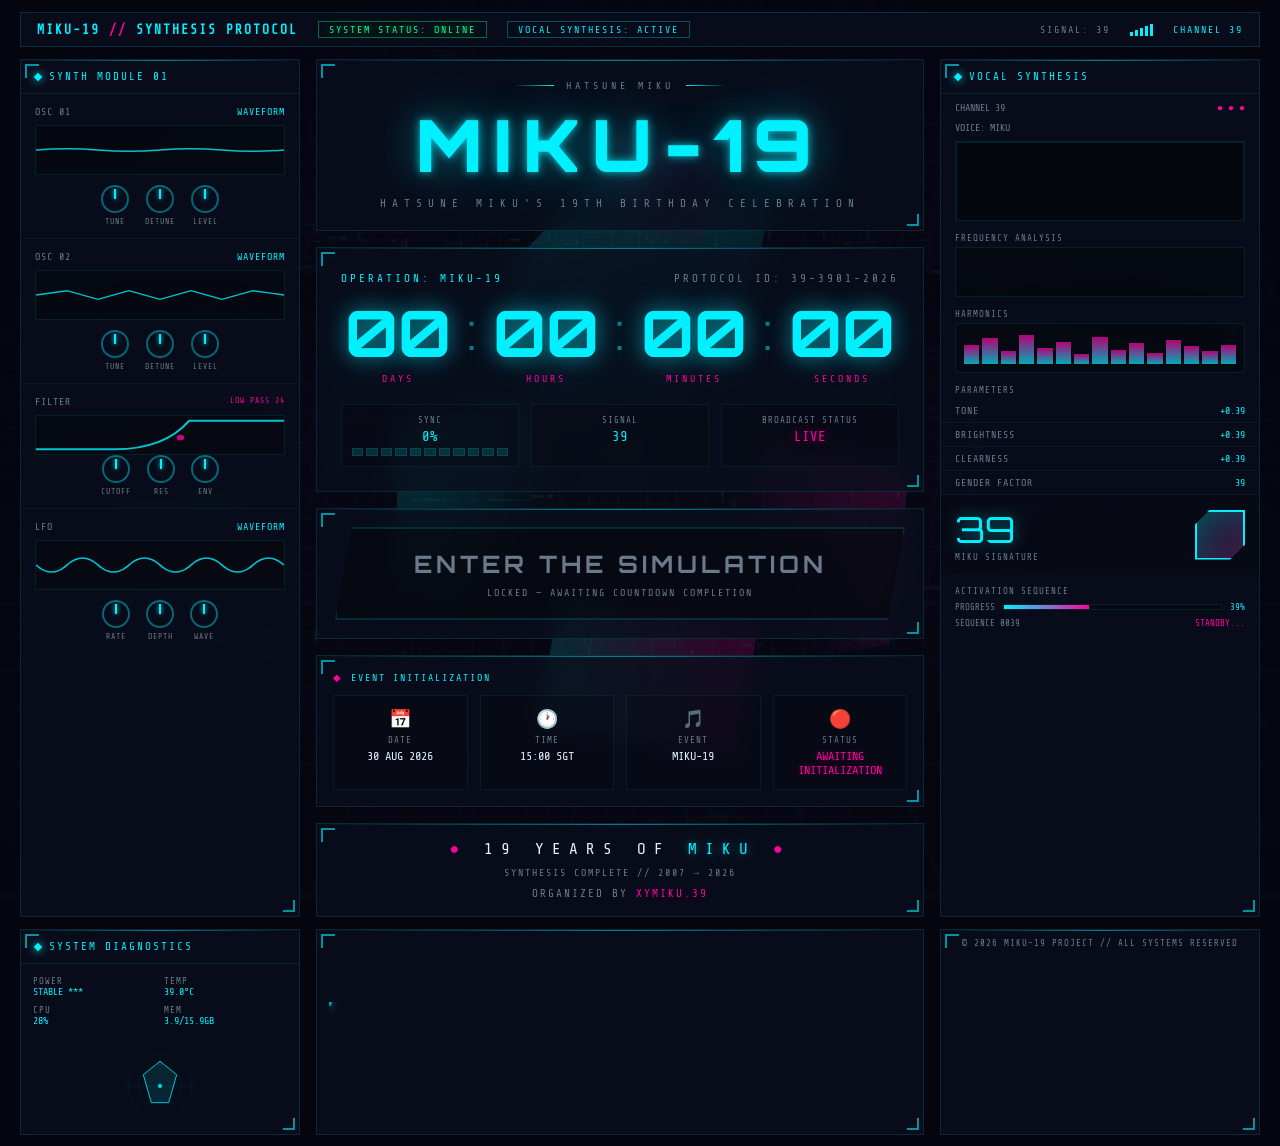
==== commit 2e5a2e48: "Add interactive synth knobs, live sync bar, and simulation-access easter egg Rework the knob drag ha" ====
--- a/index.html
+++ b/index.html
@@ -377,7 +377,25 @@
             border-radius: 50%;
             border: 2px solid rgba(0, 240, 255, 0.4);
             position: relative;
-            cursor: pointer;
+            cursor: grab;
+            touch-action: none;
+            user-select: none;
+            transition: border-color 0.2s, box-shadow 0.2s;
+        }
+
+        .knob:hover {
+            border-color: rgba(0, 240, 255, 0.7);
+        }
+
+        .knob.dragging {
+            cursor: grabbing;
+            border-color: var(--magenta);
+            box-shadow: 0 0 10px rgba(255, 0, 160, 0.5);
+        }
+
+        .knob.at-max {
+            border-color: var(--magenta);
+            box-shadow: 0 0 8px rgba(255, 0, 160, 0.6);
         }
 
         .knob::after {
@@ -604,6 +622,125 @@
             box-shadow: 0 0 6px var(--cyan);
         }
 
+        /* ===== SIMULATION ACCESS BUTTON ===== */
+        .simulation-panel {
+            padding: 18px;
+            text-align: center;
+        }
+
+        .simulation-btn {
+            appearance: none;
+            -webkit-appearance: none;
+            width: 100%;
+            padding: 20px 16px;
+            background: rgba(0, 0, 0, 0.3);
+            border: 2px solid rgba(0, 240, 255, 0.15);
+            outline: none;
+            color: var(--text-dim);
+            font-family: 'Orbitron', sans-serif;
+            cursor: not-allowed;
+            position: relative;
+            clip-path: polygon(3% 0%, 100% 0%, 97% 100%, 0% 100%);
+            transition: background 0.4s ease, border-color 0.4s ease, box-shadow 0.4s ease, color 0.4s ease;
+        }
+
+        .simulation-btn:focus-visible {
+            border-color: var(--cyan);
+        }
+
+        .simulation-btn-label {
+            display: block;
+            font-size: clamp(16px, 3vw, 24px);
+            font-weight: 700;
+            letter-spacing: 4px;
+        }
+
+        .simulation-btn-sub {
+            display: block;
+            font-family: 'Share Tech Mono', monospace;
+            font-size: 10px;
+            letter-spacing: 2px;
+            margin-top: 8px;
+            color: var(--text-dim);
+        }
+
+        .simulation-btn.enabled {
+            color: var(--bg-dark);
+            background: linear-gradient(120deg, var(--cyan), var(--magenta));
+            border-color: transparent;
+            cursor: pointer;
+            box-shadow: 0 0 30px rgba(0, 240, 255, 0.5), 0 0 60px rgba(255, 0, 160, 0.3);
+            animation: simPulse 2s ease-in-out infinite;
+        }
+
+        .simulation-btn.enabled .simulation-btn-sub {
+            color: rgba(5, 5, 16, 0.7);
+        }
+
+        @keyframes simPulse {
+            0%, 100% { transform: scale(1); }
+            50% { transform: scale(1.015); }
+        }
+
+        .simulation-btn.denied {
+            animation: denyShake 0.4s ease;
+            border-color: rgba(255, 0, 160, 0.7);
+        }
+
+        @keyframes denyShake {
+            0%, 100% { transform: translateX(0); }
+            25% { transform: translateX(-5px); }
+            75% { transform: translateX(5px); }
+        }
+
+        /* ===== DEBUG MODE ===== */
+        .debug-badge {
+            display: none;
+            color: var(--magenta);
+            font-size: 9px;
+            letter-spacing: 1px;
+            animation: livePulse 1s ease-in-out infinite;
+        }
+
+        body.debug-mode .debug-badge {
+            display: inline;
+        }
+
+        body.debug-mode .main-title,
+        body.debug-mode .glitch-layer {
+            animation-duration: 1.4s;
+        }
+
+        body.debug-mode .angular-deco {
+            animation-duration: 1.6s;
+            opacity: 0.26;
+        }
+
+        body.debug-mode .harmonic-bar {
+            animation-duration: 0.5s;
+        }
+
+        body.debug-mode .top-bar,
+        body.debug-mode .panel {
+            border-color: rgba(255, 0, 160, 0.3);
+        }
+
+        .debug-flash {
+            position: fixed;
+            inset: 0;
+            background: radial-gradient(circle, rgba(255, 0, 160, 0.35), transparent 70%);
+            z-index: 999;
+            pointer-events: none;
+            opacity: 0;
+            animation: debugFlash 0.6s ease-out forwards;
+        }
+
+        @keyframes debugFlash {
+            0% { opacity: 0; }
+            30% { opacity: 1; }
+            100% { opacity: 0; }
+        }
+
         /* Event Panel */
         .event-panel {
             padding: 16px;
@@ -969,6 +1106,9 @@
             .status-item-value { font-size: 11px; }
 
             .event-panel, .bottom-banner { padding: 10px; }
+            .simulation-panel { padding: 12px; }
+            .simulation-btn { padding: 14px 10px; }
+            .simulation-btn-sub { font-size: 9px; }
             .event-grid { grid-template-columns: repeat(2, 1fr); gap: 8px; }
             .years-text { font-size: 13px; letter-spacing: 4px; }
 
@@ -1001,6 +1141,7 @@
                 <div class="status-pill">VOCAL SYNTHESIS: ACTIVE</div>
             </div>
             <div class="top-bar-right">
+                <span class="debug-badge" id="debugBadge">&#9888; DEBUG OVERRIDE ACTIVE</span>
                 <span style="color: var(--text-dim); font-size: 10px;">SIGNAL: 39</span>
                 <div class="signal-bar">
                     <div></div><div></div><div></div><div></div><div></div>
@@ -1089,15 +1230,15 @@
                     </div>
                     <div class="knobs-row">
                         <div class="knob-group">
-                            <div class="knob"></div>
+                            <div class="knob" id="knob-filter-cutoff"></div>
                             <span class="knob-label">CUTOFF</span>
                         </div>
                         <div class="knob-group">
-                            <div class="knob"></div>
+                            <div class="knob" id="knob-filter-res"></div>
                             <span class="knob-label">RES</span>
                         </div>
                         <div class="knob-group">
-                            <div class="knob"></div>
+                            <div class="knob" id="knob-filter-env"></div>
                             <span class="knob-label">ENV</span>
                         </div>
                     </div>
@@ -1176,11 +1317,11 @@
                     <div class="countdown-status">
                         <div class="status-item">
                             <div class="status-item-label">SYNC</div>
-                            <div class="status-item-value">98%</div>
-                            <div class="sync-bar">
-                                <div class="active"></div><div class="active"></div><div class="active"></div>
-                                <div class="active"></div><div class="active"></div><div class="active"></div>
-                                <div class="active"></div><div class="active"></div><div class="active"></div>
+                            <div class="status-item-value" id="syncValue">0%</div>
+                            <div class="sync-bar" id="syncBar">
+                                <div></div><div></div><div></div>
+                                <div></div><div></div><div></div>
+                                <div></div><div></div><div></div>
                                 <div></div><div></div>
                             </div>
                         </div>
@@ -1193,6 +1334,15 @@
                             <div class="status-item-value live">LIVE</div>
                         </div>
                     </div>
+                </div>
+
+                <!-- Simulation Access -->
+                <div class="panel simulation-panel">
+                    <div class="corner-br"></div>
+                    <button type="button" id="simulationBtn" class="simulation-btn" aria-disabled="true">
+                        <span class="simulation-btn-label">ENTER THE SIMULATION</span>
+                        <span class="simulation-btn-sub" id="simulationSub">LOCKED &mdash; AWAITING COUNTDOWN COMPLETION</span>
+                    </button>
                 </div>
 
                 <!-- Event Initialization -->
@@ -1414,10 +1564,27 @@
         }
 
         // ===== COUNTDOWN TIMER =====
+        const COUNTDOWN_TARGET = new Date('2026-08-30T15:00:00+08:00');
+        const SYNC_START = new Date('2026-08-14T00:00:00+08:00');
+
+        const syncValueEl = document.getElementById('syncValue');
+        const syncBarEls = document.querySelectorAll('#syncBar > div');
+
+        let countdownComplete = false;
+        let debugUnlocked = false;
+
+        function updateSync(now) {
+            let pct = ((now - SYNC_START) / (COUNTDOWN_TARGET - SYNC_START)) * 100;
+            pct = Math.max(0, Math.min(100, pct));
+            const rounded = Math.round(pct);
+            syncValueEl.textContent = rounded + '%';
+            const activeCount = Math.round((rounded / 100) * syncBarEls.length);
+            syncBarEls.forEach((el, i) => el.classList.toggle('active', i < activeCount));
+        }
+
         function updateCountdown() {
-            const target = new Date('2026-08-30T15:00:00+08:00');
             const now = new Date();
-            const diff = target - now;
+            const diff = COUNTDOWN_TARGET - now;
 
             if (diff > 0) {
                 const days = Math.floor(diff / (1000 * 60 * 60 * 24));
@@ -1434,10 +1601,44 @@
                 document.getElementById('hours').textContent = '00';
                 document.getElementById('minutes').textContent = '00';
                 document.getElementById('seconds').textContent = '00';
+                if (!countdownComplete) {
+                    countdownComplete = true;
+                    refreshSimulationButton();
+                }
             }
+
+            updateSync(now);
         }
         updateCountdown();
         setInterval(updateCountdown, 1000);
+
+        // ===== SIMULATION ACCESS BUTTON =====
+        const simulationBtn = document.getElementById('simulationBtn');
+        const simulationSub = document.getElementById('simulationSub');
+
+        function refreshSimulationButton() {
+            const enabled = countdownComplete || debugUnlocked;
+            simulationBtn.setAttribute('aria-disabled', String(!enabled));
+            simulationBtn.classList.toggle('enabled', enabled);
+            if (!enabled) {
+                simulationSub.textContent = 'LOCKED — AWAITING COUNTDOWN COMPLETION';
+            } else if (countdownComplete) {
+                simulationSub.textContent = 'SYSTEM READY // ACCESS GRANTED';
+            } else {
+                simulationSub.textContent = 'DEBUG OVERRIDE // ACCESS GRANTED';
+            }
+        }
+        refreshSimulationButton();
+
+        simulationBtn.addEventListener('click', () => {
+            if (!simulationBtn.classList.contains('enabled')) {
+                simulationBtn.classList.remove('denied');
+                void simulationBtn.offsetWidth;
+                simulationBtn.classList.add('denied');
+                return;
+            }
+            window.location.href = 'schedule.html?unlocked=true';
+        });
 
         // ===== FREQUENCY CANVAS =====
         const freqCanvas = document.getElementById('freqCanvas');
@@ -1529,24 +1730,66 @@
         setInterval(randomGlitch, 3000);
 
         // ===== KNOB INTERACTION =====
+        const KNOB_MIN = -135;
+        const KNOB_MAX = 135;
+        const COMBO_KNOB_IDS = ['knob-filter-cutoff', 'knob-filter-res', 'knob-filter-env'];
+        const COMBO_THRESHOLD = 130;
+
         document.querySelectorAll('.knob').forEach(knob => {
             let rotation = 0;
-            knob.addEventListener('mousedown', (e) => {
+
+            function setRotation(r) {
+                rotation = Math.max(KNOB_MIN, Math.min(KNOB_MAX, r));
+                knob.style.transform = `rotate(${rotation}deg)`;
+                knob.dataset.rotation = rotation;
+                knob.classList.toggle('at-max', rotation >= COMBO_THRESHOLD);
+                if (COMBO_KNOB_IDS.includes(knob.id)) {
+                    checkSecretCombo();
+                }
+            }
+
+            knob.addEventListener('pointerdown', (e) => {
+                knob.setPointerCapture(e.pointerId);
+                knob.classList.add('dragging');
                 const startY = e.clientY;
                 const startRot = rotation;
+
                 function onMove(ev) {
                     const delta = startY - ev.clientY;
-                    rotation = Math.max(-135, Math.min(135, startRot + delta));
-                    knob.style.transform = `rotate(${rotation}deg)`;
+                    setRotation(startRot + delta);
                 }
                 function onUp() {
-                    document.removeEventListener('mousemove', onMove);
-                    document.removeEventListener('mouseup', onUp);
+                    knob.classList.remove('dragging');
+                    knob.removeEventListener('pointermove', onMove);
+                    knob.removeEventListener('pointerup', onUp);
+                    knob.removeEventListener('pointercancel', onUp);
                 }
-                document.addEventListener('mousemove', onMove);
-                document.addEventListener('mouseup', onUp);
+                knob.addEventListener('pointermove', onMove);
+                knob.addEventListener('pointerup', onUp);
+                knob.addEventListener('pointercancel', onUp);
             });
         });
+
+        // ===== DEBUG / EASTER EGG MODE =====
+        function checkSecretCombo() {
+            if (debugUnlocked) return;
+            const allMax = COMBO_KNOB_IDS.every(id => {
+                const el = document.getElementById(id);
+                return el && parseFloat(el.dataset.rotation || '0') >= COMBO_THRESHOLD;
+            });
+            if (allMax) activateDebugMode();
+        }
+
+        function activateDebugMode() {
+            debugUnlocked = true;
+            document.body.classList.add('debug-mode');
+            refreshSimulationButton();
+
+            const flash = document.createElement('div');
+            flash.className = 'debug-flash';
+            document.body.appendChild(flash);
+            flash.addEventListener('animationend', () => flash.remove());
+        }
     </script>
 </body>
 </html>
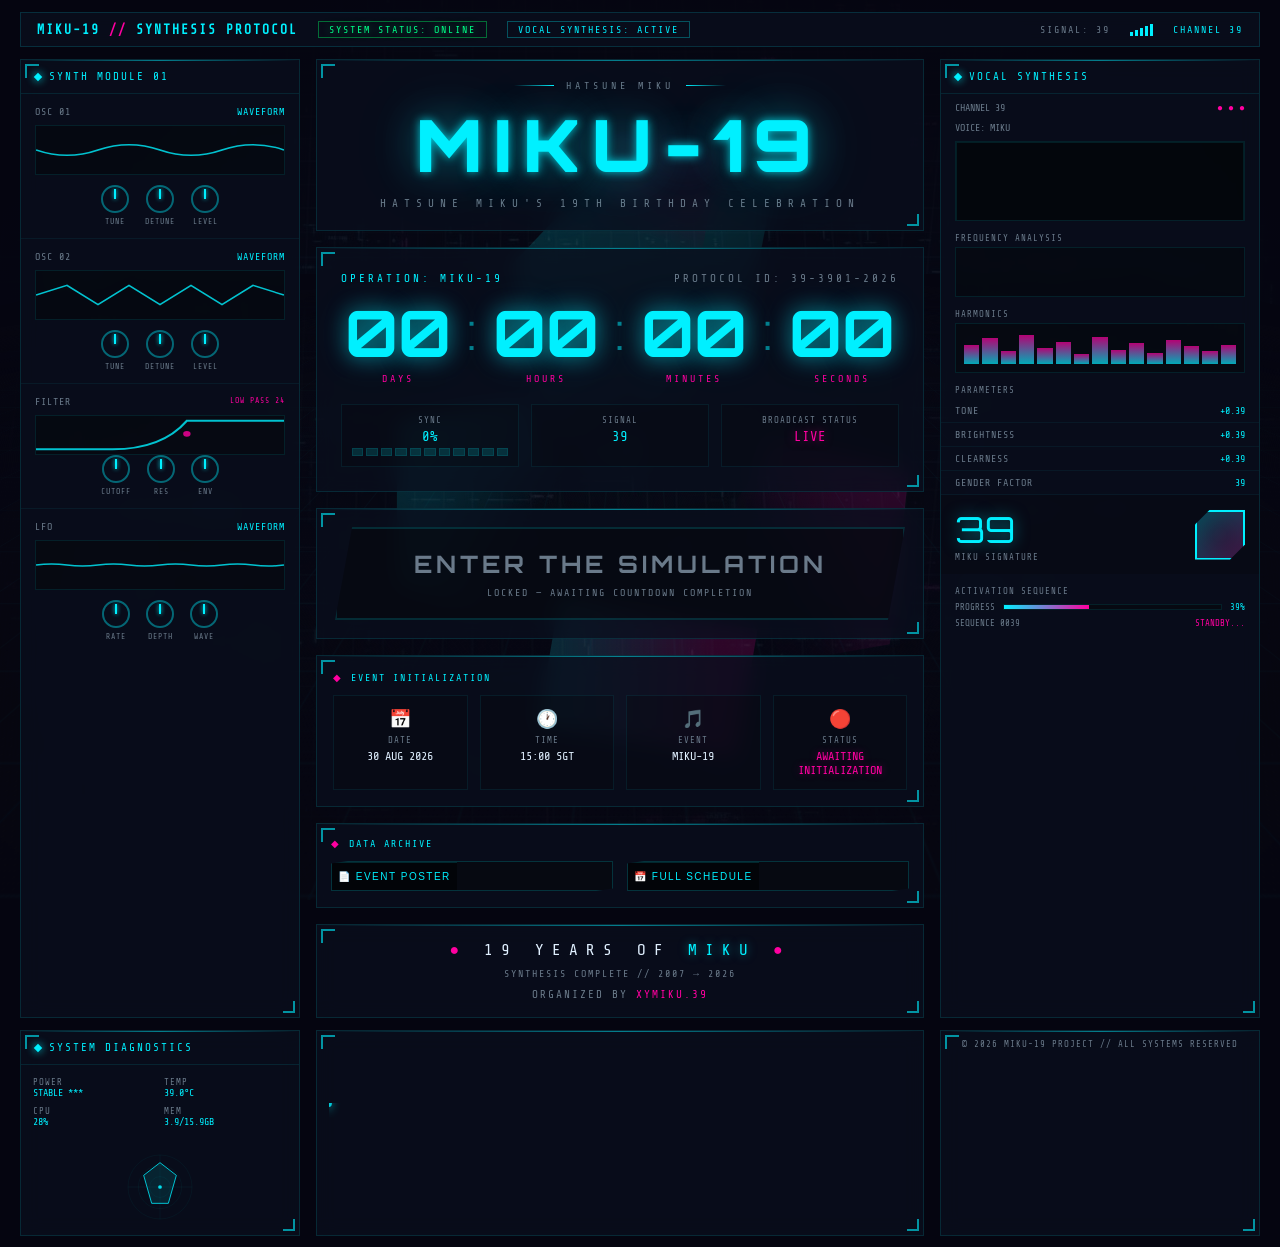
==== commit 46a80980: "Add Data Archive poster buttons with sci-fi lightbox viewer Two prominent buttons (event poster / fu" ====
--- a/index.html
+++ b/index.html
@@ -797,6 +797,153 @@
             text-shadow: 0 0 8px rgba(255, 0, 160, 0.4);
         }
 
+        /* ===== DATA ARCHIVE (POSTER BUTTONS) ===== */
+        .archive-panel {
+            padding: 14px 14px 16px;
+        }
+
+        .archive-grid {
+            display: grid;
+            grid-template-columns: 1fr 1fr;
+            gap: 14px;
+            margin-top: 4px;
+        }
+
+        .poster-btn {
+            appearance: none;
+            -webkit-appearance: none;
+            display: flex;
+            flex-direction: column;
+            padding: 0;
+            background: rgba(0, 0, 0, 0.3);
+            border: 1px solid rgba(0, 240, 255, 0.18);
+            outline: none;
+            cursor: pointer;
+            overflow: hidden;
+            clip-path: polygon(6% 0%, 100% 0%, 100% 92%, 94% 100%, 0% 100%, 0% 8%);
+            transition: border-color 0.3s ease, box-shadow 0.3s ease, transform 0.2s ease;
+        }
+
+        .poster-btn:hover,
+        .poster-btn:focus-visible {
+            border-color: var(--cyan);
+            box-shadow: 0 0 20px rgba(0, 240, 255, 0.3);
+            transform: translateY(-2px);
+        }
+
+        .poster-thumb {
+            aspect-ratio: 3 / 4;
+            background-size: cover;
+            background-position: top center;
+            filter: saturate(0.85) brightness(0.85);
+            position: relative;
+            transition: filter 0.3s ease, transform 0.4s ease;
+        }
+
+        .poster-thumb::after {
+            content: '';
+            position: absolute;
+            inset: 0;
+            background: linear-gradient(180deg, rgba(0, 240, 255, 0.12), rgba(5, 5, 16, 0.35) 70%, rgba(5, 5, 16, 0.65));
+            mix-blend-mode: multiply;
+        }
+
+        .poster-btn:hover .poster-thumb,
+        .poster-btn:focus-visible .poster-thumb {
+            filter: saturate(1) brightness(1);
+        }
+
+        .poster-btn-label {
+            padding: 8px 6px;
+            font-size: 10px;
+            letter-spacing: 1.5px;
+            color: var(--cyan);
+            background: rgba(0, 0, 0, 0.5);
+            border-top: 1px solid rgba(0, 240, 255, 0.15);
+            text-align: center;
+        }
+
+        /* ===== LIGHTBOX ===== */
+        .lightbox {
+            position: fixed;
+            inset: 0;
+            z-index: 1000;
+            display: flex;
+            align-items: center;
+            justify-content: center;
+            padding: 20px;
+            opacity: 0;
+            pointer-events: none;
+            transition: opacity 0.25s ease;
+        }
+
+        .lightbox.open {
+            opacity: 1;
+            pointer-events: auto;
+        }
+
+        .lightbox-backdrop {
+            position: absolute;
+            inset: 0;
+            background: rgba(2, 4, 10, 0.88);
+            backdrop-filter: blur(4px);
+        }
+
+        .lightbox-frame {
+            position: relative;
+            max-width: min(560px, 92vw);
+            max-height: 90vh;
+            background: var(--bg-panel);
+            border: 1px solid rgba(0, 240, 255, 0.3);
+            box-shadow: 0 0 40px rgba(0, 240, 255, 0.25), 0 0 80px rgba(255, 0, 160, 0.15);
+            padding: 14px;
+            display: flex;
+            flex-direction: column;
+            gap: 10px;
+            clip-path: polygon(3% 0%, 100% 0%, 100% 97%, 97% 100%, 0% 100%, 0% 3%);
+            transform: scale(0.94);
+            transition: transform 0.25s ease;
+        }
+
+        .lightbox.open .lightbox-frame {
+            transform: scale(1);
+        }
+
+        .lightbox-caption {
+            font-family: 'Orbitron', sans-serif;
+            font-size: 12px;
+            letter-spacing: 3px;
+            color: var(--cyan);
+            text-shadow: 0 0 8px rgba(0, 240, 255, 0.5);
+        }
+
+        .lightbox-close {
+            position: absolute;
+            top: -14px;
+            right: -14px;
+            width: 32px;
+            height: 32px;
+            border-radius: 50%;
+            background: var(--bg-dark);
+            border: 1px solid var(--magenta);
+            color: var(--magenta);
+            font-size: 18px;
+            line-height: 1;
+            cursor: pointer;
+            display: flex;
+            align-items: center;
+            justify-content: center;
+            box-shadow: 0 0 10px rgba(255, 0, 160, 0.4);
+        }
+
+        #lightboxImg {
+            width: 100%;
+            max-height: 75vh;
+            object-fit: contain;
+            border: 1px solid rgba(0, 240, 255, 0.15);
+            display: block;
+        }
+
         /* Bottom Banner */
         .bottom-banner {
             text-align: center;
@@ -1109,6 +1256,11 @@
             .simulation-panel { padding: 12px; }
             .simulation-btn { padding: 14px 10px; }
             .simulation-btn-sub { font-size: 9px; }
+
+            .archive-panel { padding: 10px 10px 12px; }
+            .archive-grid { gap: 8px; }
+            .poster-btn-label { font-size: 9px; padding: 6px 4px; }
+            .lightbox-close { top: -10px; right: -10px; width: 28px; height: 28px; }
             .event-grid { grid-template-columns: repeat(2, 1fr); gap: 8px; }
             .years-text { font-size: 13px; letter-spacing: 4px; }
 
@@ -1373,6 +1525,25 @@
                             <div class="event-label">STATUS</div>
                             <div class="event-value status">AWAITING INITIALIZATION</div>
                         </div>
+                    </div>
+                </div>
+
+                <!-- Data Archive -->
+                <div class="panel archive-panel">
+                    <div class="corner-br"></div>
+                    <div class="event-header">
+                        <span style="color: var(--magenta);">&#9670;</span>
+                        DATA ARCHIVE
+                    </div>
+                    <div class="archive-grid">
+                        <button type="button" class="poster-btn" data-img="assets/1.png" data-title="EVENT POSTER">
+                            <span class="poster-thumb" style="background-image: url('assets/1.png');"></span>
+                            <span class="poster-btn-label">&#128196; EVENT POSTER</span>
+                        </button>
+                        <button type="button" class="poster-btn" data-img="assets/2.png" data-title="FULL SCHEDULE">
+                            <span class="poster-thumb" style="background-image: url('assets/2.png');"></span>
+                            <span class="poster-btn-label">&#128197; FULL SCHEDULE</span>
+                        </button>
                     </div>
                 </div>
 
@@ -1544,6 +1715,16 @@
         </div>
     </div>
 
+    <!-- Lightbox -->
+    <div class="lightbox" id="lightbox" aria-hidden="true">
+        <div class="lightbox-backdrop" id="lightboxBackdrop"></div>
+        <div class="lightbox-frame">
+            <button type="button" class="lightbox-close" id="lightboxClose" aria-label="Close">&times;</button>
+            <div class="lightbox-caption" id="lightboxCaption"></div>
+            <img id="lightboxImg" src="" alt="">
+        </div>
+    </div>
+
     <script>
         // ===== PARTICLE SYSTEM =====
         const particlesContainer = document.getElementById('particles');
@@ -1790,6 +1971,37 @@
             document.body.appendChild(flash);
             flash.addEventListener('animationend', () => flash.remove());
         }
+
+        // ===== POSTER LIGHTBOX =====
+        const lightbox = document.getElementById('lightbox');
+        const lightboxImg = document.getElementById('lightboxImg');
+        const lightboxCaption = document.getElementById('lightboxCaption');
+        const lightboxClose = document.getElementById('lightboxClose');
+        const lightboxBackdrop = document.getElementById('lightboxBackdrop');
+
+        function openLightbox(src, title) {
+            lightboxImg.src = src;
+            lightboxImg.alt = title;
+            lightboxCaption.textContent = title;
+            lightbox.classList.add('open');
+            lightbox.setAttribute('aria-hidden', 'false');
+            document.body.style.overflow = 'hidden';
+        }
+
+        function closeLightbox() {
+            lightbox.classList.remove('open');
+            lightbox.setAttribute('aria-hidden', 'true');
+            document.body.style.overflow = '';
+        }
+
+        document.querySelectorAll('.poster-btn').forEach(btn => {
+            btn.addEventListener('click', () => openLightbox(btn.dataset.img, btn.dataset.title));
+        });
+        lightboxClose.addEventListener('click', closeLightbox);
+        lightboxBackdrop.addEventListener('click', closeLightbox);
+        document.addEventListener('keydown', (e) => {
+            if (e.key === 'Escape') closeLightbox();
+        });
     </script>
 </body>
 </html>
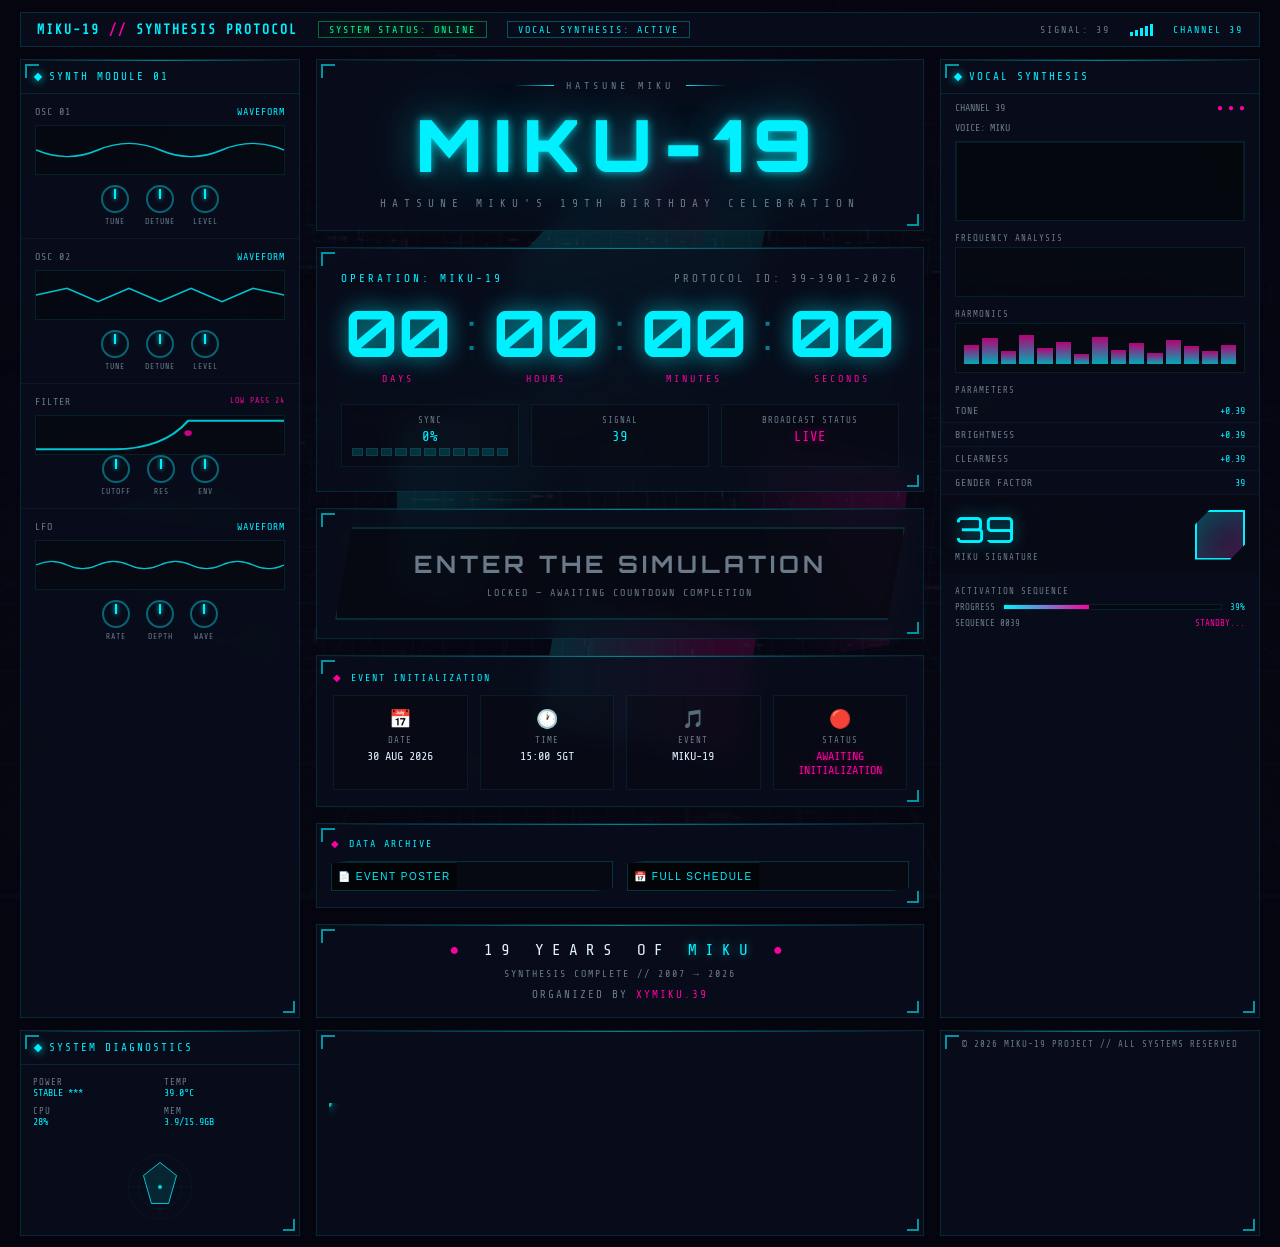
==== commit 42f4d07d: "Wire up live Google Sheets leaderboard and gate the admin dashboard - schedule.html: reorder the eve" ====
--- a/index.html
+++ b/index.html
@@ -706,6 +706,25 @@
             display: inline;
         }
 
+        .admin-gate-link {
+            display: none;
+            color: var(--magenta);
+            font-size: 12px;
+            text-decoration: none;
+            border: 1px solid rgba(255, 0, 160, 0.4);
+            padding: 2px 6px;
+            transition: background 0.2s ease, box-shadow 0.2s ease;
+        }
+
+        .admin-gate-link:hover {
+            background: rgba(255, 0, 160, 0.15);
+            box-shadow: 0 0 10px rgba(255, 0, 160, 0.4);
+        }
+
+        body.debug-mode .admin-gate-link {
+            display: inline-block;
+        }
+
         body.debug-mode .main-title,
         body.debug-mode .glitch-layer {
             animation-duration: 1.4s;
@@ -1294,6 +1313,7 @@
             </div>
             <div class="top-bar-right">
                 <span class="debug-badge" id="debugBadge">&#9888; DEBUG OVERRIDE ACTIVE</span>
+                <a href="admin.html" class="admin-gate-link" id="adminGateLink">&#9881; ADMIN</a>
                 <span style="color: var(--text-dim); font-size: 10px;">SIGNAL: 39</span>
                 <div class="signal-bar">
                     <div></div><div></div><div></div><div></div><div></div>
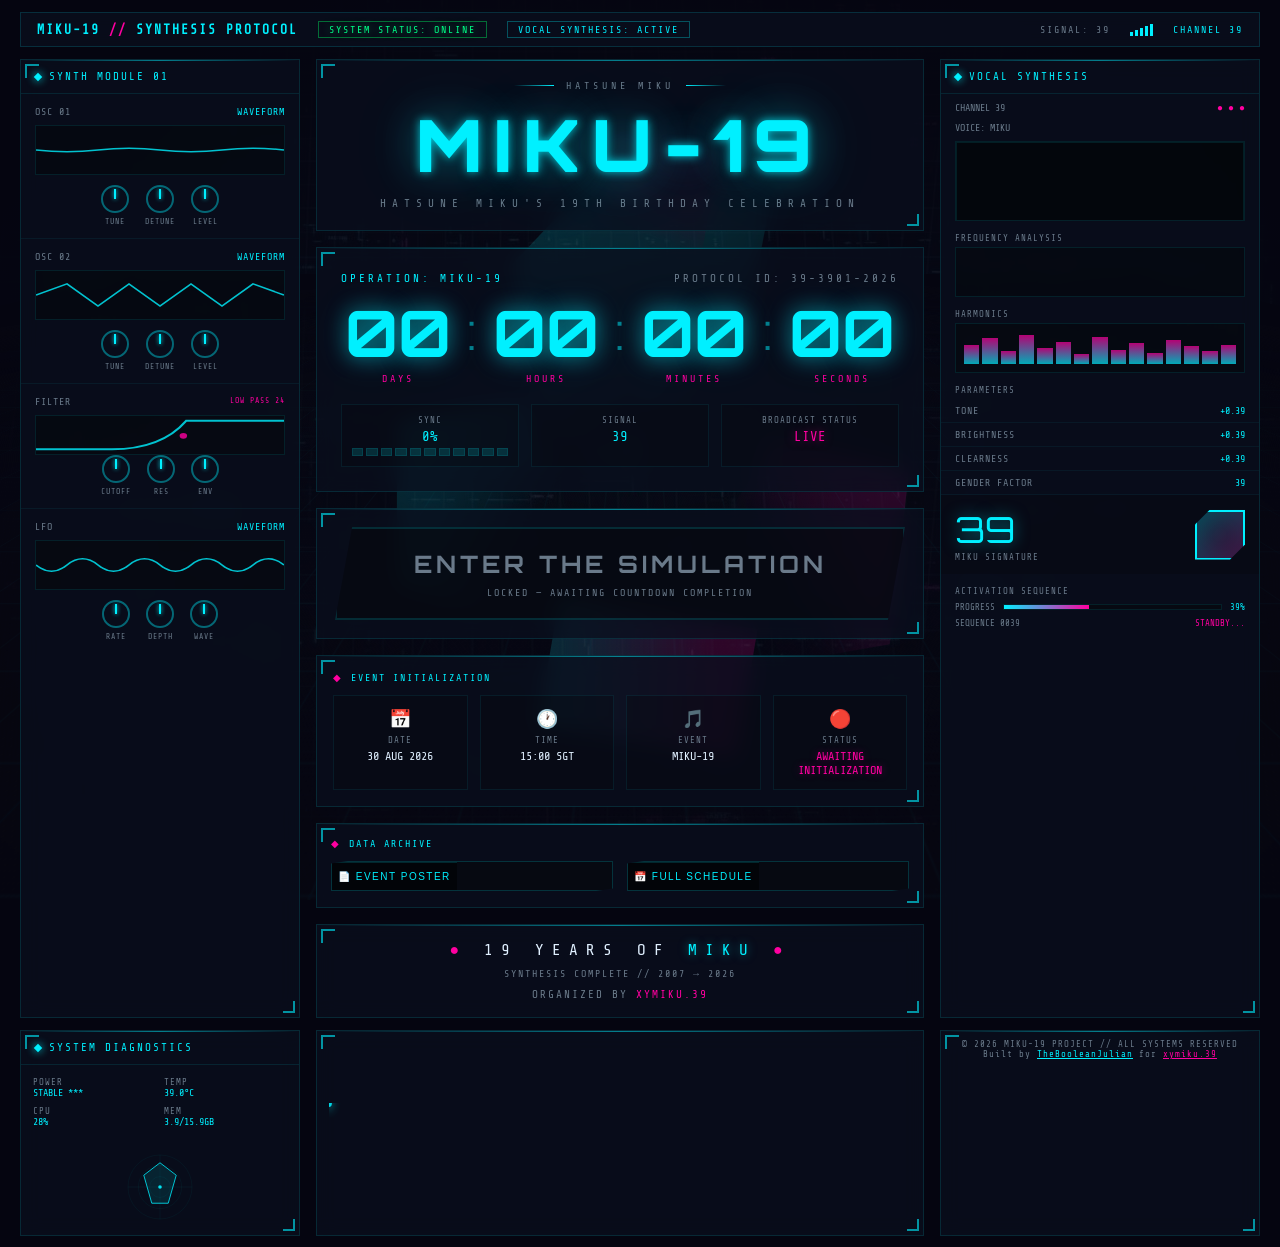
==== commit f507379a: "Move to attendance+per-game score sheet, single leaderboard, live game cards - Leaderboard sheet is " ====
--- a/index.html
+++ b/index.html
@@ -1729,7 +1729,8 @@
             <div class="panel">
                 <div class="corner-br"></div>
                 <div class="footer-text">
-                    &copy; 2026 MIKU-19 PROJECT // ALL SYSTEMS RESERVED
+                    &copy; 2026 MIKU-19 PROJECT // ALL SYSTEMS RESERVED<br>
+                    Built by <a href="https://thebooleanjulian.dev" target="_blank" rel="noopener" style="color: var(--cyan);">TheBooleanJulian</a> for <a href="PASTE_XYMIKU_39_LINK_HERE" target="_blank" rel="noopener" style="color: var(--magenta);">xymiku.39</a>
                 </div>
             </div>
         </div>
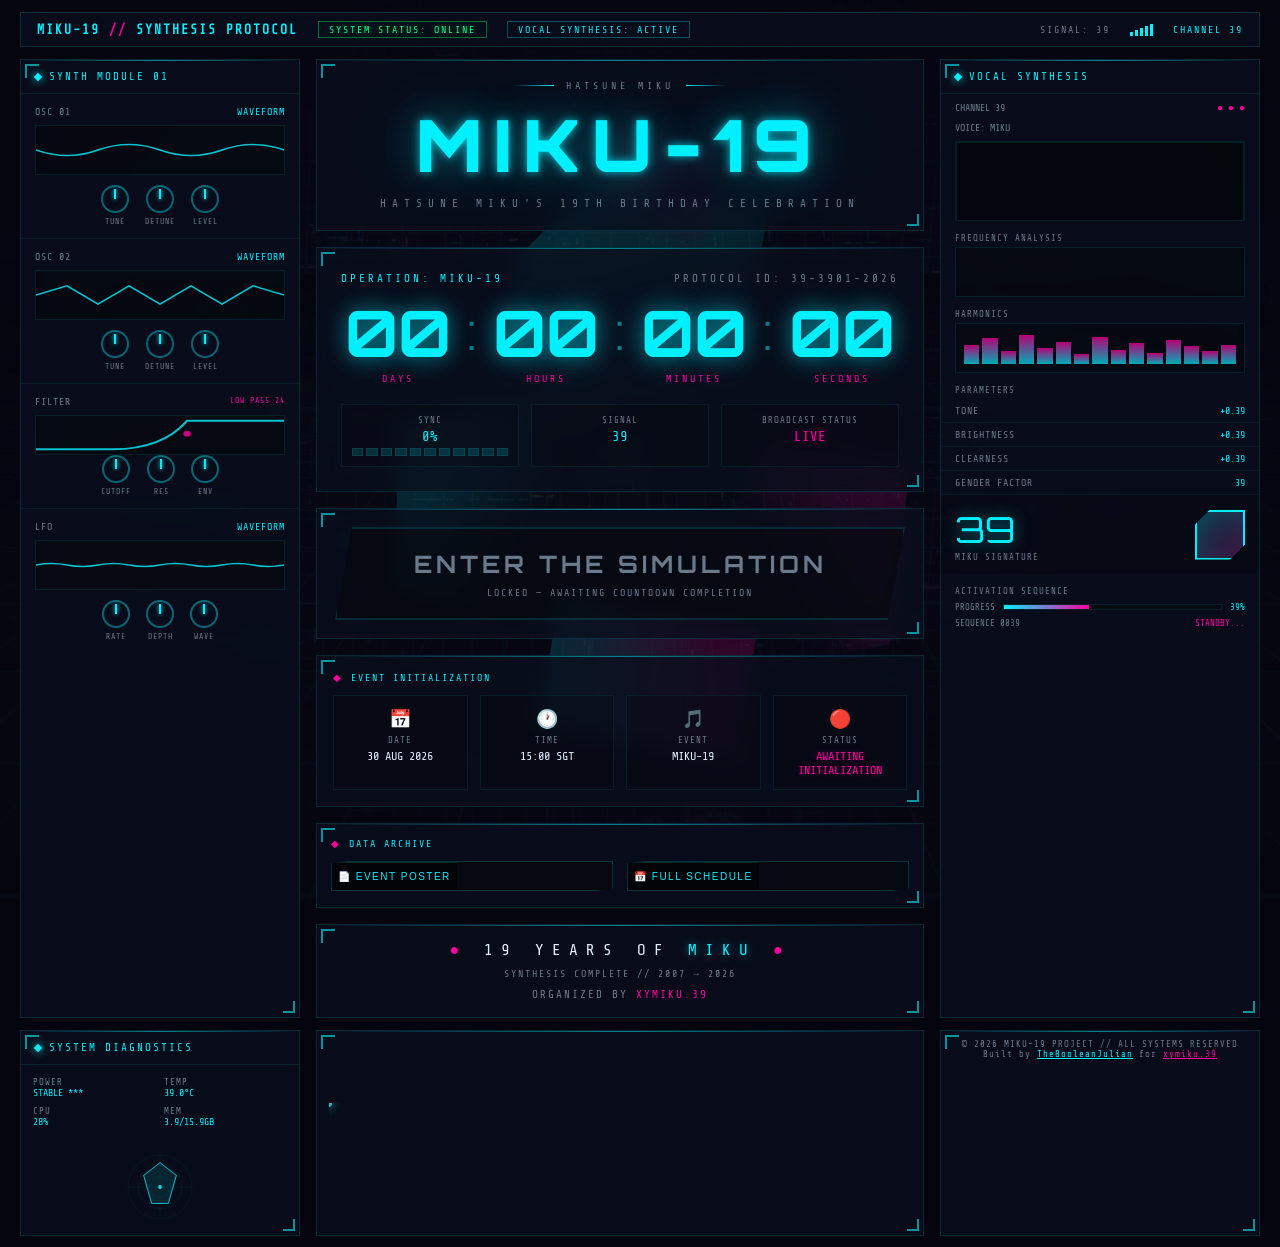
==== commit d4eaf9b6: "Wire up xymiku.39's actual profile link in the footer credits Co-Authored-By: Claude Sonnet 5 <norep" ====
--- a/index.html
+++ b/index.html
@@ -1730,7 +1730,7 @@
                 <div class="corner-br"></div>
                 <div class="footer-text">
                     &copy; 2026 MIKU-19 PROJECT // ALL SYSTEMS RESERVED<br>
-                    Built by <a href="https://thebooleanjulian.dev" target="_blank" rel="noopener" style="color: var(--cyan);">TheBooleanJulian</a> for <a href="PASTE_XYMIKU_39_LINK_HERE" target="_blank" rel="noopener" style="color: var(--magenta);">xymiku.39</a>
+                    Built by <a href="https://thebooleanjulian.dev" target="_blank" rel="noopener" style="color: var(--cyan);">TheBooleanJulian</a> for <a href="https://xymiku39.com/" target="_blank" rel="noopener" style="color: var(--magenta);">xymiku.39</a>
                 </div>
             </div>
         </div>
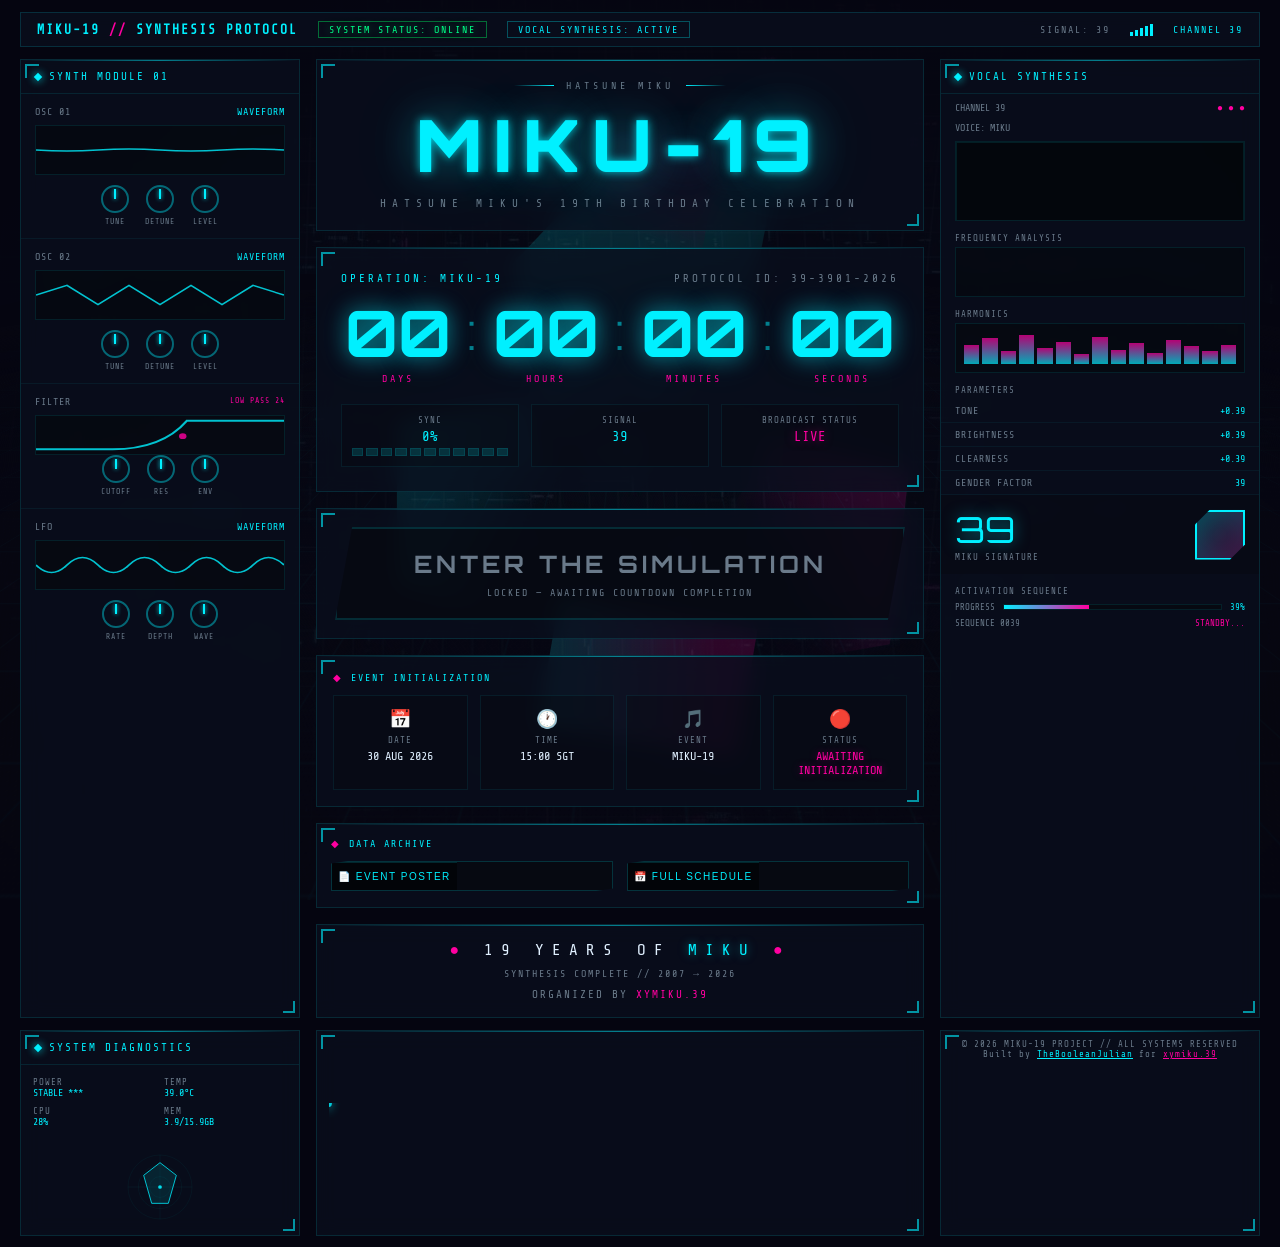
==== commit 891aa0fa: "Spread the debug-mode combo across all three synth modules Was all three FILTER knobs; now OSC 01 LE" ====
--- a/index.html
+++ b/index.html
@@ -1351,7 +1351,7 @@
                             <span class="knob-label">DETUNE</span>
                         </div>
                         <div class="knob-group">
-                            <div class="knob"></div>
+                            <div class="knob" id="knob-osc1-level"></div>
                             <span class="knob-label">LEVEL</span>
                         </div>
                     </div>
@@ -1406,11 +1406,11 @@
                             <span class="knob-label">CUTOFF</span>
                         </div>
                         <div class="knob-group">
-                            <div class="knob" id="knob-filter-res"></div>
+                            <div class="knob"></div>
                             <span class="knob-label">RES</span>
                         </div>
                         <div class="knob-group">
-                            <div class="knob" id="knob-filter-env"></div>
+                            <div class="knob"></div>
                             <span class="knob-label">ENV</span>
                         </div>
                     </div>
@@ -1430,7 +1430,7 @@
                     </div>
                     <div class="knobs-row">
                         <div class="knob-group">
-                            <div class="knob"></div>
+                            <div class="knob" id="knob-lfo-rate"></div>
                             <span class="knob-label">RATE</span>
                         </div>
                         <div class="knob-group">
@@ -1934,7 +1934,7 @@
         // ===== KNOB INTERACTION =====
         const KNOB_MIN = -135;
         const KNOB_MAX = 135;
-        const COMBO_KNOB_IDS = ['knob-filter-cutoff', 'knob-filter-res', 'knob-filter-env'];
+        const COMBO_KNOB_IDS = ['knob-osc1-level', 'knob-filter-cutoff', 'knob-lfo-rate'];
         const COMBO_THRESHOLD = 130;
 
         document.querySelectorAll('.knob').forEach(knob => {
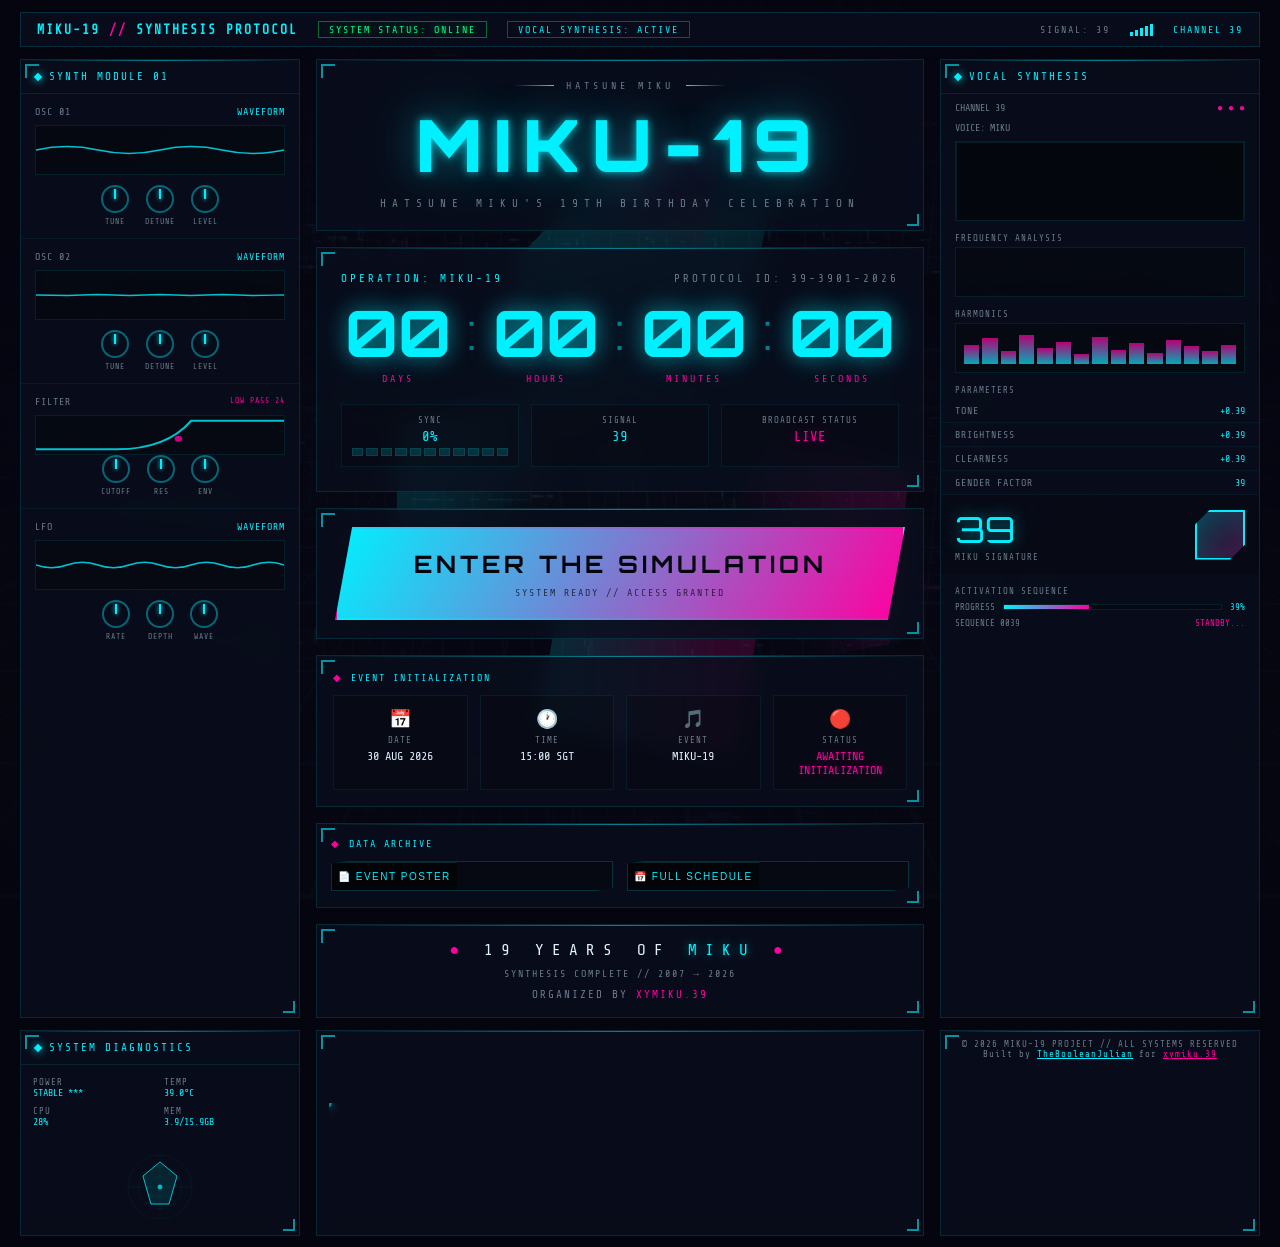
==== commit 977c7672: "Unlock ENTER THE SIMULATION button behind the running countdown" ====
--- a/index.html
+++ b/index.html
@@ -1511,9 +1511,9 @@
                 <!-- Simulation Access -->
                 <div class="panel simulation-panel">
                     <div class="corner-br"></div>
-                    <button type="button" id="simulationBtn" class="simulation-btn" aria-disabled="true">
+                    <button type="button" id="simulationBtn" class="simulation-btn enabled" aria-disabled="false">
                         <span class="simulation-btn-label">ENTER THE SIMULATION</span>
-                        <span class="simulation-btn-sub" id="simulationSub">LOCKED &mdash; AWAITING COUNTDOWN COMPLETION</span>
+                        <span class="simulation-btn-sub" id="simulationSub">SYSTEM READY // ACCESS GRANTED</span>
                     </button>
                 </div>
 
@@ -1817,17 +1817,18 @@
         // ===== SIMULATION ACCESS BUTTON =====
         const simulationBtn = document.getElementById('simulationBtn');
         const simulationSub = document.getElementById('simulationSub');
+        const simulationUnlocked = true; // keep countdown running, but grant access now
 
         function refreshSimulationButton() {
-            const enabled = countdownComplete || debugUnlocked;
+            const enabled = countdownComplete || debugUnlocked || simulationUnlocked;
             simulationBtn.setAttribute('aria-disabled', String(!enabled));
             simulationBtn.classList.toggle('enabled', enabled);
             if (!enabled) {
                 simulationSub.textContent = 'LOCKED — AWAITING COUNTDOWN COMPLETION';
-            } else if (countdownComplete) {
+            } else if (debugUnlocked) {
+                simulationSub.textContent = 'DEBUG OVERRIDE // ACCESS GRANTED';
+            } else {
                 simulationSub.textContent = 'SYSTEM READY // ACCESS GRANTED';
-            } else {
-                simulationSub.textContent = 'DEBUG OVERRIDE // ACCESS GRANTED';
             }
         }
         refreshSimulationButton();
